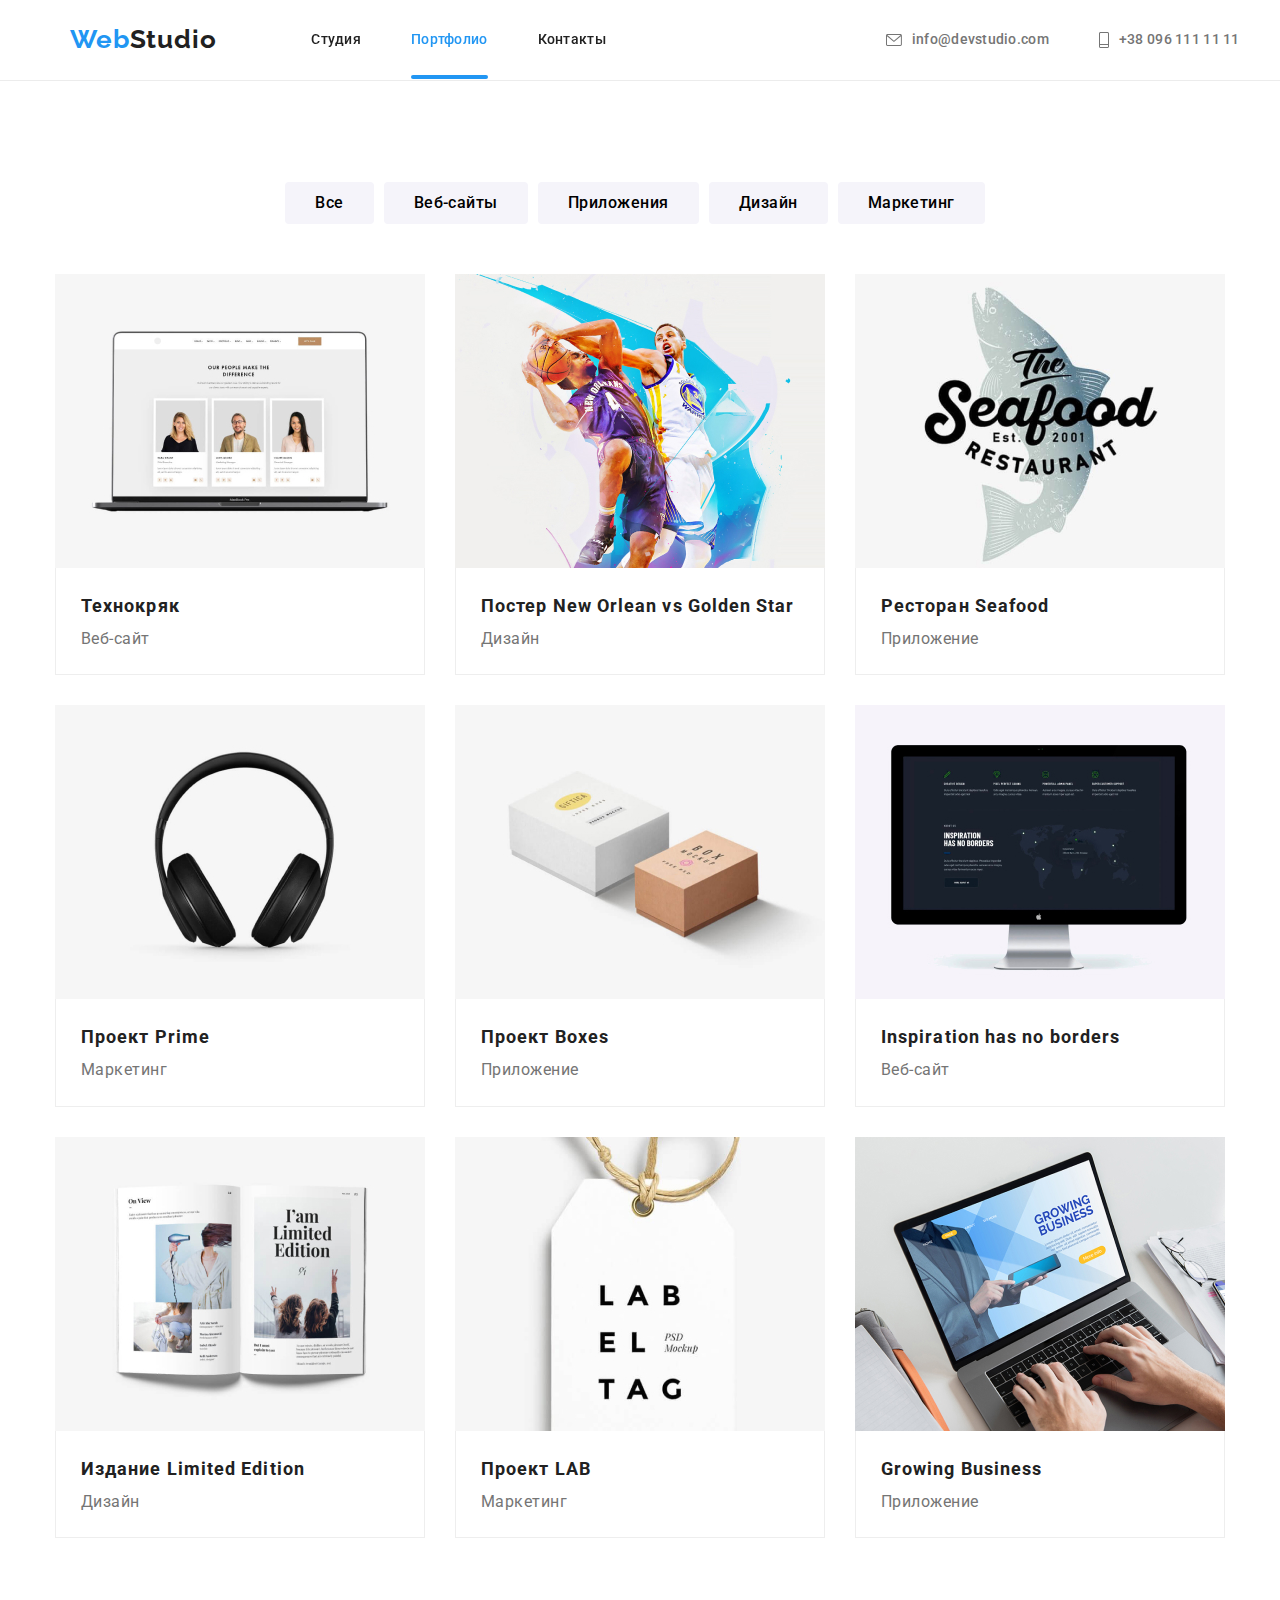
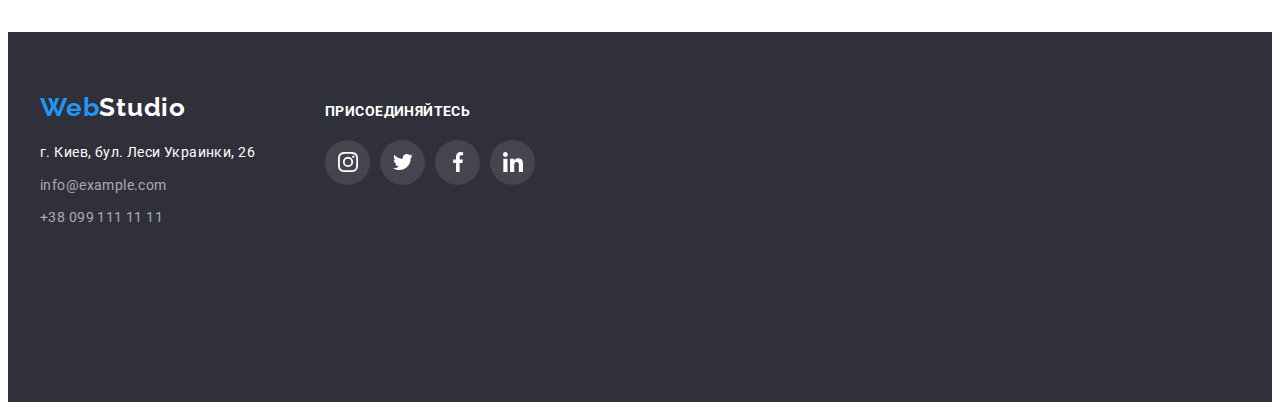
==== portfolio.html @ 945cb3cf "clone fails from hw5" ====
<!DOCTYPE html>
<html lang="ru">

<head>
  <meta charset="UTF-8" />
  <meta http-equiv="X-UA-Compatible" content="IE=edge" />
  <meta name="viewport" content="width=device-width, initial-scale=1.0" />
  <link rel="preconnect" href="https://fonts.googleapis.com" />
  <link rel="preconnect" href="https://fonts.gstatic.com" crossorigin />
  <link href="https://fonts.googleapis.com/css2?family=Raleway:wght@700&family=Roboto:wght@400;500;700;900&display=swap"
    rel="stylesheet" />
  <link rel="stylesheet" href="https://cdnjs.cloudflare.com/ajax/libs/modern-normalize/1.1.0/modern-normalize.min.css"
    integrity="sha512-wpPYUAdjBVSE4KJnH1VR1HeZfpl1ub8YT/NKx4PuQ5NmX2tKuGu6U/JRp5y+Y8XG2tV+wKQpNHVUX03MfMFn9Q=="
    crossorigin="anonymous" referrerpolicy="no-referrer" />
  <link rel="stylesheet" href="./css/styles.css" />
  <title>goit-markup-hw-05</title>
</head>

<body>

  <!---------- Header section ---------->

  <header class="site-header">
    <div class="container header">
      <a href="index.html" class="logo"> <span class="logo-item">Web</span>Studio</a>

      <!---------- Nav section ---------->

      <nav>
        <ul class="nav">
          <li><a href="index.html" class="nav-link">Студия</a></li>
          <li><a href="portfolio.html" class="nav-link current">Портфолио</a></li>
          <li><a href="#contact" class="nav-link">Контакты</a></li>
        </ul>
      </nav>
      <ul class="contact-list">
        <li><a href="mailto:info@devstudio.com" class="link-contact"><svg class="contact-icon" width="16" height="12">
              <use href="./images/icons.svg#icon-envelope"></use>
            </svg>info@devstudio.com</a></li>
        <li><a href="tel:+380961111111" class="link-contact"><svg class="contact-icon" width="10" height="16">
              <use href="./images/icons.svg#icon-mobile"></use>
            </svg>+38 096 111 11 11</a></li>
      </ul>
    </div>
  </header>

  <!---------- Main section ---------->

  <main>

    <!--- Galery section --->

    <section class="section projects">
      <div class="container">
        <h1 class="visually-hidden">Галерея проектов</h1>
        <ul class="button-menu">
          <li><button type="button" class="button">Все</button></li>
          <li><button type="button" class="button">Веб-сайты</button></li>
          <li><button type="button" class="button">Приложения</button></li>
          <li><button type="button" class="button">Дизайн</button></li>
          <li><button type="button" class="button">Маркетинг</button></li>
        </ul>
        <ul class="pr-list">
          <li class="pr-item">
            <a href="">
              <div class="pr-subject">
                <img src="./images/project1.jpg" alt="ноутбук" />
                <p class="pr-sub">Технокряк это современная площадка распространения коронавируса. Компании используют
                  эту платформу
                  для цифрового
                  шпионажа и атак на защищённые сервера конкурентов.</p>
              </div>
              <div class="pr-text">
                <h2 class="pr-title">Технокряк</h2>
                <p class="pr-desc">Веб-сайт</p>
              </div>
            </a>
          </li>
          <li class="pr-item">
            <a href="">
              <div class="pr-subject">
                <img src="./images/project2.jpg" alt="баскетбольний постер" />
                <p class="pr-sub">Технокряк это современная площадка распространения коронавируса. Компании используют
                  эту платформу
                  для цифрового
                  шпионажа и атак на защищённые сервера конкурентов.</p>
              </div>
              <div class="pr-text">
                <h2 class="pr-title">Постер New Orlean vs Golden Star</h2>
                <p class="pr-desc">Дизайн</p>
              </div>
            </a>
          </li>
          <li class="pr-item">
            <a href="">
              <div class="pr-subject">
                <img src="./images/project3.jpg" alt="лого ресторану" />
                <p class="pr-sub">Технокряк это современная площадка распространения коронавируса. Компании используют
                  эту платформу
                  для цифрового
                  шпионажа и атак на защищённые сервера конкурентов.</p>
              </div>
              <div class="pr-text">
                <h2 class="pr-title">Ресторан Seafood</h2>
                <p class="pr-desc">Приложение</p>
              </div>
            </a>
          </li>
          <li class="pr-item">
            <a href="">
              <div class="pr-subject">
                <img src="./images/project4.jpg" alt="навушники" />
                <p class="pr-sub">Технокряк это современная площадка распространения коронавируса. Компании используют
                  эту платформу
                  для цифрового
                  шпионажа и атак на защищённые сервера конкурентов.</p>
              </div>
              <div class="pr-text">
                <h2 class="pr-title">Проект Prime</h2>
                <p class="pr-desc">Маркетинг</p>
              </div>
            </a>
          </li>
          <li class="pr-item">
            <a href="">
              <div class="pr-subject">
                <img src="./images/project5.jpg" alt="дві коробки" />
                <p class="pr-sub">Технокряк это современная площадка распространения коронавируса. Компании используют
                  эту платформу
                  для цифрового
                  шпионажа и атак на защищённые сервера конкурентов.</p>
              </div>
              <div class="pr-text">
                <h2 class="pr-title">Проект Boxes</h2>
                <p class="pr-desc">Приложение</p>
              </div>
            </a>
          </li>
          <li class="pr-item">
            <a href="">
              <div class="pr-subject">
                <img src="./images/project6.jpg" alt="монітор" />
                <p class="pr-sub">Технокряк это современная площадка распространения коронавируса. Компании используют
                  эту платформу
                  для цифрового
                  шпионажа и атак на защищённые сервера конкурентов.</p>
              </div>
              <div class="pr-text">
                <h2 class="pr-title">Inspiration has no borders</h2>
                <p class="pr-desc">Веб-сайт</p>
              </div>
            </a>
          </li>
          <li class="pr-item">
            <a href="">
              <div class="pr-subject">
                <img src="./images/project7.jpg" alt="книга" />
                <p class="pr-sub">Технокряк это современная площадка распространения коронавируса. Компании используют
                  эту платформу
                  для цифрового
                  шпионажа и атак на защищённые сервера конкурентов.</p>
              </div>
              <div class="pr-text">
                <h2 class="pr-title">Издание Limited Edition</h2>
                <p class="pr-desc">Дизайн</p>
              </div>
            </a>
          </li>
          <li class="pr-item">
            <a href="">
              <div class="pr-subject">
                <img src="./images/project8.jpg" alt="бірка" />
                <p class="pr-sub">Технокряк это современная площадка распространения коронавируса. Компании используют
                  эту платформу
                  для цифрового
                  шпионажа и атак на защищённые сервера конкурентов.</p>
              </div>
              <div class="pr-text">
                <h2 class="pr-title">Проект LAB</h2>
                <p class="pr-desc">Маркетинг</p>
              </div>
            </a>
          </li>
          <li class="pr-item">
            <a href="">
              <div class="pr-subject">
                <img src="./images/project9.jpg" alt="ноутбук" />
                <p class="pr-sub">Технокряк это современная площадка распространения коронавируса. Компании используют
                  эту платформу
                  для цифрового
                  шпионажа и атак на защищённые сервера конкурентов.</p>
              </div>
              <div class="pr-text">
                <h2 class="pr-title">Growing Business</h2>
                <p class="pr-desc">Приложение</p>
              </div>
            </a>
          </li>
        </ul>
      </div>
    </section>
  </main>

  <!---------- Footer section ---------->

  <footer class="footer">
    <div class="container aside">
      <aside>
        <a href="index.html" class="footer-logo"><span class="logo-item">Web</span>Studio</a>

        <!---------- Contacts section ---------->

        <address id="contact">
          <ul>
            <li class="li-address">
              <a href="https://goo.gl/maps/FoHEAQYZBGtC9JvY6" target="_blank" rel="noopener nofollow noreferrer"
                class="address-link">г. Киев, бул. Леси Украинки, 26</a>
            </li>
            <li class="li-contact">
              <a href="mailto:info@example.com" class="address-contact">info@example.com</a>
            </li>
            <li class="li-contact">
              <a href="tel:+380991111111" class="address-contact">+38 099 111 11 11</a>
            </li>
          </ul>
        </address>
      </aside>
      <aside class="social-media">
        <p>Присоединяйтесь</p>
        <ul class="media-list">
          <li>
            <a href="" class="media-link">
              <svg class="footer-icon" width="20px" height="20">
                <use href="./images/icons.svg#icon-instagram"></use>
              </svg>
            </a>
          </li>
          <li>
            <a href="" class="media-link">
              <svg class="footer-icon" width="20px" height="20">
                <use href="./images/icons.svg#icon-twitter"></use>
              </svg>
            </a>
          </li>
          <li>
            <a href="" class="media-link">
              <svg class="footer-icon" width="20px" height="20">
                <use href="./images/icons.svg#icon-facebook"></use>
              </svg>
            </a>
          </li>
          <li>
            <a href="" class="media-link">
              <svg class="footer-icon" width="20px" height="20">
                <use href="./images/icons.svg#icon-linkedin"></use>
              </svg>
            </a>
          </li>
        </ul>
      </aside>
    </div>
  </footer>
</body>

</html>
---- css/styles.css ----
:root {
  --main-color: #212121;
  --accent-color: #2196f3;
  --title-color: #ffffff;
  --background: #2f303a;
  --item-color: #f5f4fa;
  --text-color: #757575;
  --icon-color: #afb1b8;
}

body {
  font-family: 'Roboto', sans-serif;
  color: var(--main-color);
  padding-top: 80px;
}

.container {
  width: 1200px;
  padding: 0 15px;
  margin: 0 auto;
}

.section {
  padding-top: 94px;
  padding-bottom: 94px;
}

ul {
  list-style: none;
  padding: 0;
  margin: 0;
}

a {
  text-decoration: none;
  color: inherit;
}

h1,
h2,
h3,
p {
  margin: 0;
}

/* ---------- Шапка cторінки ---------- */

.header {
  display: flex;
  align-items: center;
  justify-content: center;
  position: fixed;
  width: 100%;
  top: 0px;
  left: 0;
  right: 0;
  height: 80px;

  text-align: center;
  font-style: normal;
  font-weight: 500;
  font-size: 14px;
  line-height: 1.14;
  letter-spacing: 0.02em;

  background-color: var(--title-color);
  border-bottom: 1px solid #ececec;
  z-index: 3;
}

.header .logo {
  font-family: Raleway;
  font-weight: bold;
  font-size: 26px;
  line-height: 1.2;
  letter-spacing: 0.03em;
  color: var(--main-color);
  margin-right: 95px;
}
.logo-item {
  color: var(--accent-color);
}

/* ---------- Меню навигація сайту ----------- */

.nav {
  display: flex;
}
.nav li:not(:last-child) {
  margin-right: 50px;
}
.nav-link {
  color: var(--main-color);
  padding-top: 32px;
  padding-bottom: 32px;
  padding-bottom: 32px;
  position: relative;
  transition: color 250ms cubic-bezier(0.4, 0, 0.2, 1);
}
.nav-link:hover,
.nav-link:focus {
  color: var(--accent-color);
  /* border-bottom: 2px;
  border-color: var(--accent-color); */
}
.nav .current {
  color: var(--accent-color);
}
.nav-link.current::after {
  content: '';
  position: absolute;
  left: 0;
  bottom: 0;
  width: 100%;
  height: 4px;
  border-radius: 2px;
  background: var(--accent-color);
}
.contact-list {
  display: flex;
  align-items: center;
  margin-left: 280px;
}
.contact-list li:not(:last-child) {
  margin-right: 50px;
  flex-wrap: nowrap;
}
.link-contact {
  display: inline-flex;
  align-items: center;
  color: var(--text-color);
  padding-top: 32px;
  padding-bottom: 32px;
  transition: color 250ms cubic-bezier(0.4, 0, 0.2, 1);
}
.link-contact:hover,
.link-contact:focus {
  color: var(--accent-color);
}
.contact-item {
  display: flex;
}
.contact-icon {
  fill: var(--text-color);
  margin-right: 10px;
}
.link-contact:hover svg {
  fill: var(--accent-color);
}
.link-contact:focus svg {
  fill: var(--accent-color);
}

/* ---------- Заголовок ---------- */

.hero {
  display: block;
  position: relative;
  text-align: center;

  padding-top: 200px;
  padding-bottom: 200px;
  background-color: #c4c4c4;
}
.bg-hero {
  background-image: linear-gradient(
      to right,
      rgba(47, 48, 58, 0.4),
      rgba(47, 48, 58, 0.4)
    ),
    url(../images/hero.jpg);
  background-repeat: no-repeat;
  background-position: center;
}
.hero-title {
  margin-left: auto;
  margin-right: auto;
  margin-bottom: 30px;
  width: 696px;

  font-style: normal;
  font-weight: 900;
  font-size: 44px;
  line-height: 1.36;
  letter-spacing: 0.06em;
  text-transform: uppercase;
  color: var(--title-color);
}
.hero button {
  box-sizing: content-box;
  width: 200px;
  height: 50px;

  background: var(--accent-color);
  box-shadow: 0px 4px 4px rgba(0, 0, 0, 0.15);
  border-radius: 4px;
  border: var(--accent-color);
  color: var(--title-color);

  font-family: 'Roboto';
  font-weight: bold;
  font-size: 16px;
  line-height: 1.9;
  text-align: center;
  letter-spacing: 0.06em;
  transition: background-color 250ms cubic-bezier(0.4, 0, 0.2, 1);
  transition: color 250ms cubic-bezier(0.4, 0, 0.2, 1);
}
.hero button:hover,
.hero button:focus {
  background-color: var(--title-color);
  color: var(--accent-color);
}

/* ---------- Навички ---------- */

.skills-list {
  display: flex;
  text-align: left;
}
.skills-list h3 {
  font-weight: bold;
  font-size: 14px;
  line-height: 1.14;
  letter-spacing: 0.03em;
  text-transform: uppercase;
  margin-bottom: 10px;
}
.skills-list p {
  font-size: 14px;
  line-height: 1.7;
  letter-spacing: 0.03em;
  color: var(--text-color);
}
.skills-list li:not(:last-child) {
  margin-right: 35px;
}
.skills-item::before {
  content: '';
  display: block;
  margin-bottom: 30px;
  height: 120px;
  border-radius: 4px;

  background-repeat: no-repeat;
  background-color: var(--item-color);
  background-position: center;
}

.skills-item.icon-1::before {
  background-image: url(../images/1_antenna.svg);
}
.skills-item.icon-2::before {
  background-image: url(../images/2_clock.svg);
}
.skills-item.icon-3::before {
  background-image: url(../images/3_diagram.svg);
}
.skills-item.icon-4::before {
  background-image: url(../images/4_astronaut.svg);
}

/* ---------- Вид діяльності ---------- */

.work {
  padding-top: 0;
}

.work-title {
  text-align: center;
  font-weight: bold;
  font-size: 36px;
  line-height: 1.17;
  letter-spacing: 0.03em;
  margin-bottom: 50px;
}
.work-list {
  display: flex;
}
.work-list img {
  display: block;
}
.work-list li:not(:last-child) {
  margin-right: 30px;
}
.work-item {
  position: relative;
}
.work-text {
  position: absolute;
  bottom: 0;
  padding: 27px 82px;
  width: 370px;
  height: 70px;
  font-weight: bold;
  font-size: 14px;
  line-height: 1.2;
  text-align: center;
  letter-spacing: 0.03em;
  text-transform: uppercase;
  color: var(--title-color);
  background: rgba(47, 48, 58, 0.8);
}

/* ---------- Команда ---------- */

.team {
  background-color: var(--item-color);
}
.team-title {
  font-weight: bold;
  font-size: 36px;
  line-height: 1.17;
  text-align: center;
  letter-spacing: 0.03em;
  margin-bottom: 50px;
}
.team-list {
  display: flex;
}
.team-list li + li {
  margin-left: 30px;
}
.team-card {
  background-color: var(--title-color);
  filter: drop-shadow(0px 4px 4px rgba(0, 0, 0, 0.25));
  border-radius: 0px 0px 4px 4px;
}
.team-card img {
  display: block;
}
.team-card h3 {
  text-align: center;
  font-weight: 500;
  font-size: 16px;
  line-height: 1.2;
  letter-spacing: 0.03em;
  margin-bottom: 10px;
}
.team-card p {
  font-size: 16px;
  line-height: 1.2;
  text-align: center;
  letter-spacing: 0.03em;
  color: var(--text-color);
  margin-bottom: 15px;
}
.team-text {
  justify-content: center;
  padding-top: 30px;
  padding-bottom: 30px;
}
.social-list {
  display: flex;
  padding-left: 30px;
}
.social-list li + li {
  margin-left: 10px;
}
/* --------- Клиєнти ----------*/

.client-list {
  display: flex;
  justify-content: center;
}
.clients h2 {
  text-align: center;
  font-weight: bold;
  font-size: 36px;
  line-height: 1.2;
  text-align: center;
  letter-spacing: 0.03em;
  margin-bottom: 50px;
}
.client-link {
  display: flex;
  justify-content: center;
  align-items: center;
  width: 170px;
  height: 90px;
  border-radius: 4%;
  border: 1px solid var(--icon-color);
  background: rgba(255, 255, 255, 0.1);
  transition: border-color 250ms cubic-bezier(0.4, 0, 0.2, 1);
  transition: fill 250ms cubic-bezier(0.4, 0, 0.2, 1);
}
.client-link:hover,
.client-link:focus {
  border-color: var(--accent-color);
}
.client-link:hover svg,
.client-link:focus svg {
  fill: var(--accent-color);
}
.client-list li + li {
  margin-left: 30px;
}
.client-icon {
  fill: var(--icon-color);
}

/* ---------- Підвал стрінки ---------- */

.footer {
  height: 250px;
  background-color: var(--background);
  color: var(--title-color);
  padding-top: 60px;
  padding-bottom: 60px;
}
.footer-logo {
  font-family: Raleway;
  font-weight: bold;
  font-size: 26px;
  line-height: 1.2;
  letter-spacing: 0.03em;
}
/*------- Контакти -------*/

.address-link,
.address-contact {
  font-style: normal;
  font-weight: normal;
  font-size: 14px;
  line-height: 2.1;
  letter-spacing: 0.03em;
  text-align: center;
  transition: color 250ms cubic-bezier(0.4, 0, 0.2, 1);
}
.li-address {
  margin-top: 15px;
}
.li-contact {
  margin-top: 3px;
}
.address-link:hover {
  color: var(--accent-color);
}
.address-contact {
  color: rgba(255, 255, 255, 0.6);
}
.address-contact:hover,
.address-contact:focus {
  color: var(--accent-color);
}
.aside {
  position: relative;
  display: flex;
  align-items: baseline;
}
.social-media {
  margin-left: 70px;
  margin-top: 10px;
}
.social-media p {
  font-weight: bold;
  font-size: 14px;
  line-height: 1.2;
  letter-spacing: 0.03em;
  text-transform: uppercase;
  margin-bottom: 20px;
}

/*------ Іконки соц сіток ------*/

.media-list {
  display: flex;
}
.media-list li + li {
  margin-left: 10px;
}
.media-icon {
  fill: var(--icon-color);
}
.footer-icon {
  fill: var(--title-color);
}
.media-link {
  display: inline-flex;
  justify-content: center;
  align-items: center;
  width: 45px;
  height: 45px;
  border-radius: 50%;
  background: rgba(255, 255, 255, 0.1);
  transition: background-color 250ms cubic-bezier(0.4, 0, 0.2, 1);
}
.media-link:hover,
.media-link:focus {
  background-color: var(--accent-color);
}
.media-link:hover svg,
.media-link:focus svg {
  fill: var(--title-color);
}

/* ---------- Портфоліо ---------- */
/* ---------- Портфоліо ---------- */
/* ---------- Портфоліо ---------- */

/* ---------- Галерея проєктов ---------- */

.projects {
  align-items: center;
}
.visually-hidden {
  position: absolute;
  width: 1px;
  height: 1px;
  margin: -1px;
  border: 0;
  padding: 0;
  white-space: nowrap;
  clip-path: inset(100%);
  clip: rect(0 0 0 0);
  overflow: hidden;
}

/* --- Меню навигації --- */

.button-menu {
  display: flex;
  justify-content: center;
  margin-bottom: 50px;
}
.button-menu li {
  margin-right: 10px;
}
.button {
  font-family: Roboto;
  font-weight: 500;
  font-size: 16px;
  line-height: 1.6;
  text-align: center;
  letter-spacing: 0.03em;
  padding-left: 30px;
  padding-right: 30px;

  box-sizing: content-box;
  height: 40px;
  background-color: var(--item-color);
  border-radius: 4px;
  border: var(--item-color);

  transition-property: background-color, color, filter;
  transition-duration: 250ms;
  transition-timing-function: cubic-bezier(0.4, 0, 0.2, 1);
}
.button:hover,
.button:focus {
  background-color: var(--accent-color);
  color: var(--title-color);
  filter: drop-shadow(0px 4px 4px rgba(0, 0, 0, 0.25));
}

/* ---------- Приклади проєктів ---------- */

.pr-list {
  display: flex;
  flex-wrap: wrap;
  justify-content: center;
}
.pr-item {
  flex-direction: column;
  justify-content: center;
  box-sizing: border-box;
  max-width: calc ((100% - 60px) / 3);
  margin-right: 30px;
  transition: box-shadow 250ms cubic-bezier(0.4, 0, 0.2, 1);
}
.pr-item:nth-child(-n + 6) {
  margin-bottom: 30px;
}
.pr-item:nth-child(3n) {
  margin-right: 0;
}
.pr-item:nth-child(3n + 3) {
  flex-wrap: nowrap;
}
.pr-item:hover,
.pr-item:focus {
  box-shadow: 0px 1px 1px rgba(0, 0, 0, 0.12), 0px 4px 4px rgba(0, 0, 0, 0.06),
    1px 4px 6px rgba(0, 0, 0, 0.16);
}
.pr-item img {
  display: block;
}
.pr-text {
  padding: 20px 0 20px 25px;
  border-right: 1px solid #eeeeee;
  border-left: 1px solid #eeeeee;
  border-bottom: 1px solid #eeeeee;
}
.pr-title {
  font-weight: bold;
  font-size: 18px;
  line-height: 2;
  letter-spacing: 0.06em;
  text-align: left;
  color: var(--main-color);
}
.pr-desc {
  font-size: 16px;
  line-height: 1.9;
  letter-spacing: 0.03em;
  text-align: left;
  color: var(--text-color);
}
.pr-subject {
  position: relative;
  overflow: hidden;
}
.pr-sub {
  position: absolute;
  top: 0;
  left: 0;
  height: 100%;
  padding: 63px 24px;

  font-size: 18px;
  line-height: 1.5;
  letter-spacing: 0.03em;
  color: var(--title-color);
  background-color: rgba(33, 150, 243, 0.9);

  transform: translateY(100%);
  transition: transform 250ms cubic-bezier(0.4, 0, 0.2, 1);
}

.pr-item:hover .pr-sub {
  transform: translateY(0%);
}

/*------ Модальне вікно ------*/

.backdrop {
  position: fixed;
  top: 0;
  left: 0;
  width: 100%;
  height: 100%;
  background-color: rgba(0, 0, 0, 0.2);
  z-index: 4;
}

.backdrop.is-hidden {
  pointer-events: none;
  visibility: hidden;
  opacity: 0;
}

.modal {
  display: flex;
  justify-content: flex-end;
  position: absolute;
  min-height: 580px;
  min-width: 520px;
  top: 50%;
  left: 50%;
  transform: translate(-50%, -50%);
  background-color: var(--title-color);
}

.btn-close {
  display: inline-flex;
  border-radius: 50%;
  width: 30px;
  height: 30px;
  border: 1px solid rgba(0, 0, 0, 0.1);
  justify-content: center;
  align-items: center;
  background-color: var(--title-color);
  margin-top: 8px;
  margin-right: 8px;
}
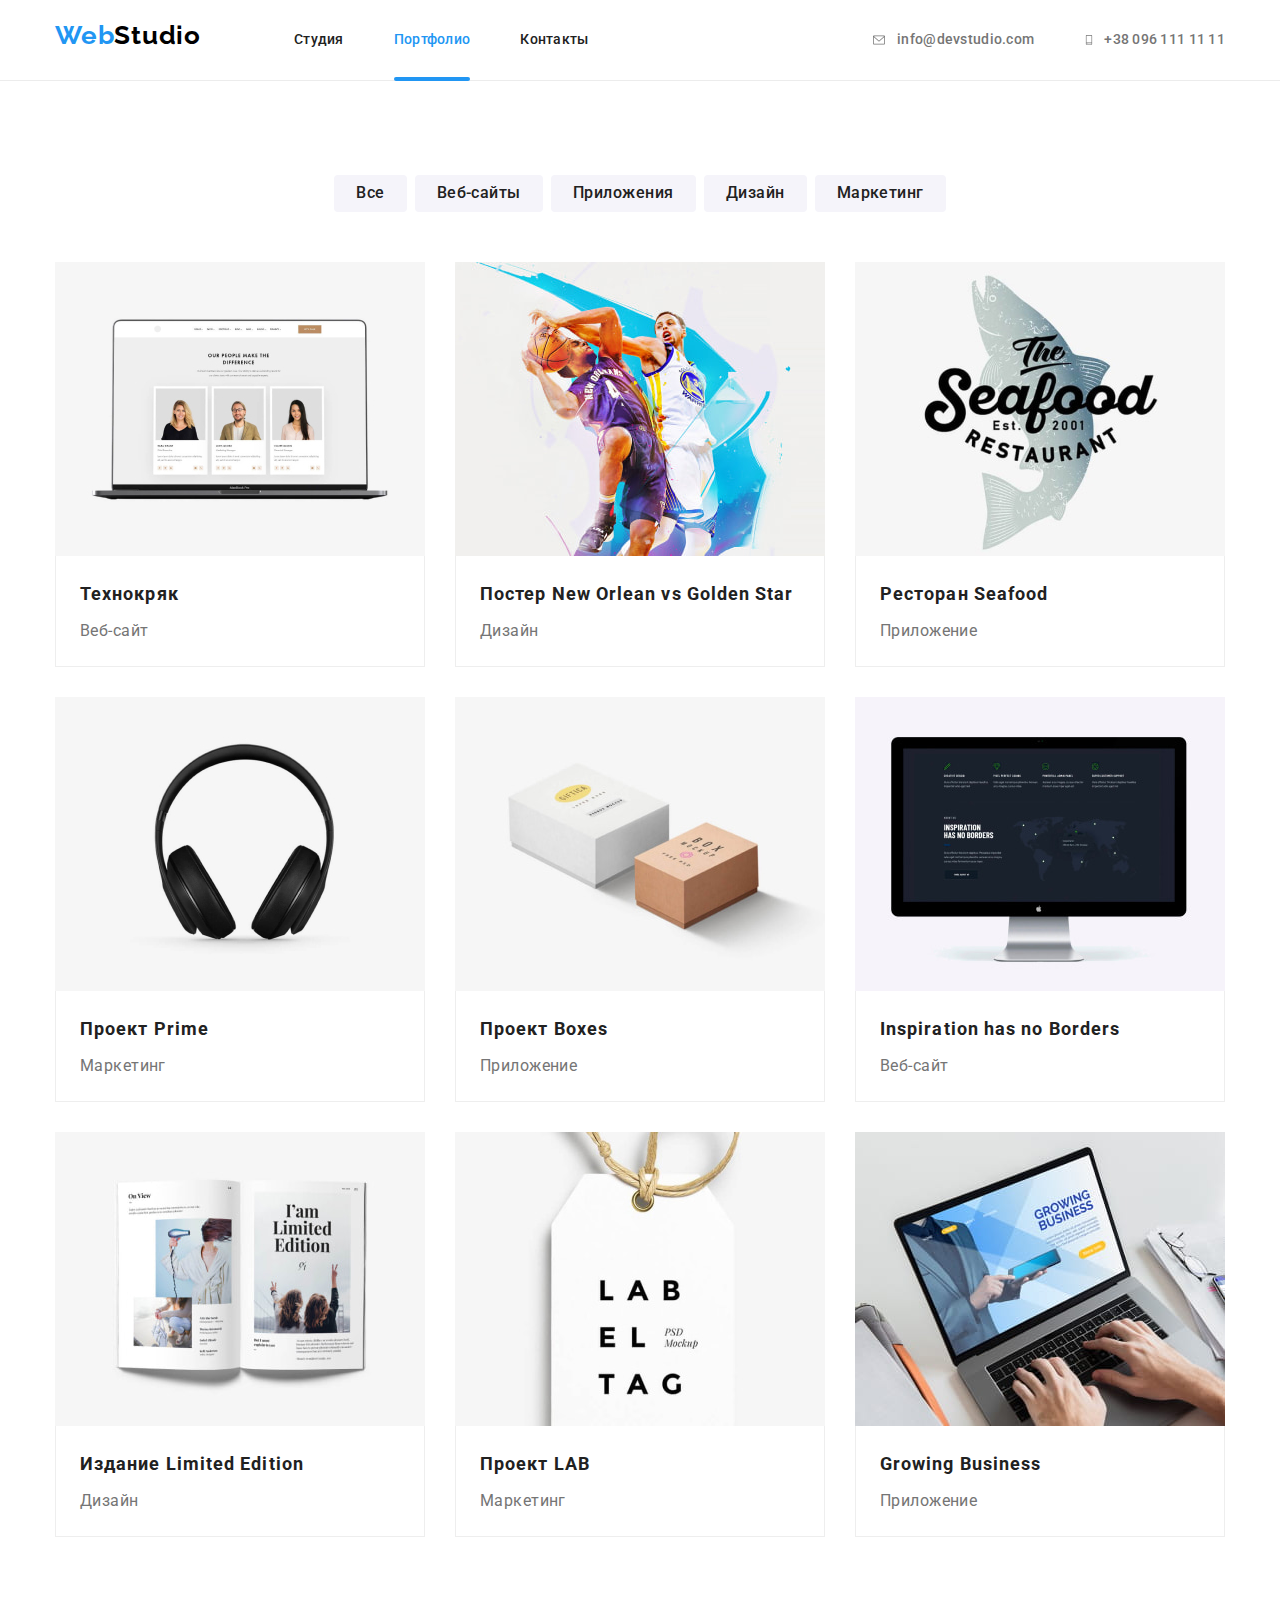
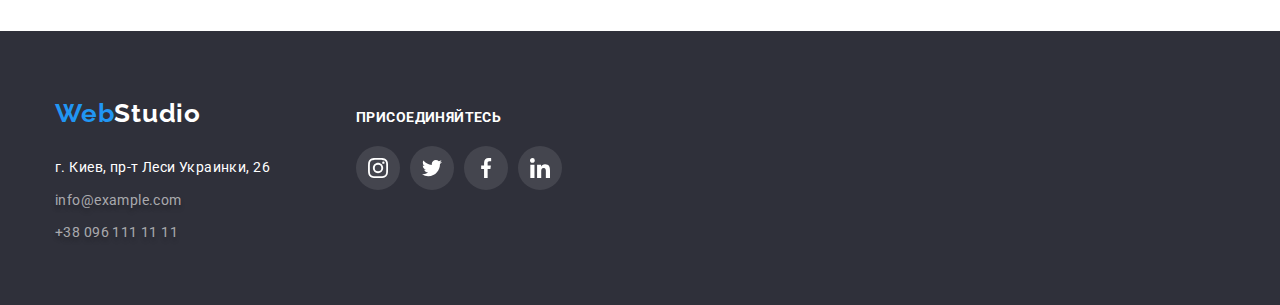
==== commit 41577516: "update" ====
--- a/portfolio.html
+++ b/portfolio.html
@@ -5,194 +5,237 @@
   <meta charset="UTF-8" />
   <meta http-equiv="X-UA-Compatible" content="IE=edge" />
   <meta name="viewport" content="width=device-width, initial-scale=1.0" />
-  <link rel="preconnect" href="https://fonts.googleapis.com" />
-  <link rel="preconnect" href="https://fonts.gstatic.com" crossorigin />
+  <title>Портфолио</title>
+
   <link href="https://fonts.googleapis.com/css2?family=Raleway:wght@700&family=Roboto:wght@400;500;700;900&display=swap"
     rel="stylesheet" />
-  <link rel="stylesheet" href="https://cdnjs.cloudflare.com/ajax/libs/modern-normalize/1.1.0/modern-normalize.min.css"
-    integrity="sha512-wpPYUAdjBVSE4KJnH1VR1HeZfpl1ub8YT/NKx4PuQ5NmX2tKuGu6U/JRp5y+Y8XG2tV+wKQpNHVUX03MfMFn9Q=="
-    crossorigin="anonymous" referrerpolicy="no-referrer" />
+
+  <link rel="stylesheet"
+    href="https://cdnjs.cloudflare.com/ajax/libs/modern-normalize/1.0.0/modern-normalize.min.css" />
   <link rel="stylesheet" href="./css/styles.css" />
-  <title>goit-markup-hw-05</title>
 </head>
 
 <body>
 
-  <!---------- Header section ---------->
-
-  <header class="site-header">
-    <div class="container header">
-      <a href="index.html" class="logo"> <span class="logo-item">Web</span>Studio</a>
-
-      <!---------- Nav section ---------->
-
-      <nav>
-        <ul class="nav">
-          <li><a href="index.html" class="nav-link">Студия</a></li>
-          <li><a href="portfolio.html" class="nav-link current">Портфолио</a></li>
-          <li><a href="#contact" class="nav-link">Контакты</a></li>
+  <!-- Header section -->
+
+  <header class="header">
+    <div class="container">
+      <nav class="nav">
+        <a class="logo" href="./index.html">Web<span class="black">Studio</span></a>
+
+        <ul class="nav-list list">
+          <li class="item">
+            <a class="link" href="./index.html">Студия</a>
+          </li>
+          <li class="item">
+            <a class="link current" href="./portfolio.html">Портфолио</a>
+          </li>
+          <li class="item">
+            <a class="link" href="">Контакты</a>
+          </li>
         </ul>
       </nav>
-      <ul class="contact-list">
-        <li><a href="mailto:info@devstudio.com" class="link-contact"><svg class="contact-icon" width="16" height="12">
-              <use href="./images/icons.svg#icon-envelope"></use>
-            </svg>info@devstudio.com</a></li>
-        <li><a href="tel:+380961111111" class="link-contact"><svg class="contact-icon" width="10" height="16">
-              <use href="./images/icons.svg#icon-mobile"></use>
-            </svg>+38 096 111 11 11</a></li>
+
+      <ul class="cont-list list">
+        <li class="item">
+          <a class="link" href="mailto:info@devstudio.com">
+            <svg class="cont-link-icon envelope" width="16" height="12">
+              <use href="./images/icons/symbol-defs.svg#icon-head-envelope"></use>
+            </svg>
+            info@devstudio.com
+          </a>
+        </li>
+        <li class="item">
+          <a class="link" href="tel:+380961111111">
+            <svg class="cont-link-icon phone" width="10" height="16">
+              <use href="./images/icons/symbol-defs.svg#icon-head-phone" width="10" height="16"></use>
+            </svg>
+            +38 096 111 11 11
+          </a>
+        </li>
       </ul>
     </div>
   </header>
 
-  <!---------- Main section ---------->
+  <!-- Main section -->
 
   <main>
 
-    <!--- Galery section --->
-
-    <section class="section projects">
+    <!-- Portfolio section  -->
+
+    <section class="section">
       <div class="container">
-        <h1 class="visually-hidden">Галерея проектов</h1>
-        <ul class="button-menu">
-          <li><button type="button" class="button">Все</button></li>
-          <li><button type="button" class="button">Веб-сайты</button></li>
-          <li><button type="button" class="button">Приложения</button></li>
-          <li><button type="button" class="button">Дизайн</button></li>
-          <li><button type="button" class="button">Маркетинг</button></li>
+        <h1 class="visually-hidden">Портфолио</h1>
+
+        <!-- Filter section-->
+
+        <ul class="filter-list list">
+          <li class="item"><button class="filter-btn" type="button">Все</button></li>
+          <li class="item"><button class="filter-btn" type="button">Веб-сайты</button></li>
+          <li class="item"><button class="filter-btn" type="button">Приложения</button></li>
+          <li class="item"><button class="filter-btn" type="button">Дизайн</button></li>
+          <li class="item"><button class="filter-btn" type="button">Маркетинг</button></li>
         </ul>
-        <ul class="pr-list">
-          <li class="pr-item">
-            <a href="">
-              <div class="pr-subject">
-                <img src="./images/project1.jpg" alt="ноутбук" />
-                <p class="pr-sub">Технокряк это современная площадка распространения коронавируса. Компании используют
-                  эту платформу
-                  для цифрового
-                  шпионажа и атак на защищённые сервера конкурентов.</p>
-              </div>
-              <div class="pr-text">
-                <h2 class="pr-title">Технокряк</h2>
-                <p class="pr-desc">Веб-сайт</p>
-              </div>
-            </a>
-          </li>
-          <li class="pr-item">
-            <a href="">
-              <div class="pr-subject">
-                <img src="./images/project2.jpg" alt="баскетбольний постер" />
-                <p class="pr-sub">Технокряк это современная площадка распространения коронавируса. Компании используют
-                  эту платформу
-                  для цифрового
-                  шпионажа и атак на защищённые сервера конкурентов.</p>
-              </div>
-              <div class="pr-text">
-                <h2 class="pr-title">Постер New Orlean vs Golden Star</h2>
-                <p class="pr-desc">Дизайн</p>
-              </div>
-            </a>
-          </li>
-          <li class="pr-item">
-            <a href="">
-              <div class="pr-subject">
-                <img src="./images/project3.jpg" alt="лого ресторану" />
-                <p class="pr-sub">Технокряк это современная площадка распространения коронавируса. Компании используют
-                  эту платформу
-                  для цифрового
-                  шпионажа и атак на защищённые сервера конкурентов.</p>
-              </div>
-              <div class="pr-text">
-                <h2 class="pr-title">Ресторан Seafood</h2>
-                <p class="pr-desc">Приложение</p>
-              </div>
-            </a>
-          </li>
-          <li class="pr-item">
-            <a href="">
-              <div class="pr-subject">
-                <img src="./images/project4.jpg" alt="навушники" />
-                <p class="pr-sub">Технокряк это современная площадка распространения коронавируса. Компании используют
-                  эту платформу
-                  для цифрового
-                  шпионажа и атак на защищённые сервера конкурентов.</p>
-              </div>
-              <div class="pr-text">
-                <h2 class="pr-title">Проект Prime</h2>
-                <p class="pr-desc">Маркетинг</p>
-              </div>
-            </a>
-          </li>
-          <li class="pr-item">
-            <a href="">
-              <div class="pr-subject">
-                <img src="./images/project5.jpg" alt="дві коробки" />
-                <p class="pr-sub">Технокряк это современная площадка распространения коронавируса. Компании используют
-                  эту платформу
-                  для цифрового
-                  шпионажа и атак на защищённые сервера конкурентов.</p>
-              </div>
-              <div class="pr-text">
-                <h2 class="pr-title">Проект Boxes</h2>
-                <p class="pr-desc">Приложение</p>
-              </div>
-            </a>
-          </li>
-          <li class="pr-item">
-            <a href="">
-              <div class="pr-subject">
-                <img src="./images/project6.jpg" alt="монітор" />
-                <p class="pr-sub">Технокряк это современная площадка распространения коронавируса. Компании используют
-                  эту платформу
-                  для цифрового
-                  шпионажа и атак на защищённые сервера конкурентов.</p>
-              </div>
-              <div class="pr-text">
-                <h2 class="pr-title">Inspiration has no borders</h2>
-                <p class="pr-desc">Веб-сайт</p>
-              </div>
-            </a>
-          </li>
-          <li class="pr-item">
-            <a href="">
-              <div class="pr-subject">
-                <img src="./images/project7.jpg" alt="книга" />
-                <p class="pr-sub">Технокряк это современная площадка распространения коронавируса. Компании используют
-                  эту платформу
-                  для цифрового
-                  шпионажа и атак на защищённые сервера конкурентов.</p>
-              </div>
-              <div class="pr-text">
-                <h2 class="pr-title">Издание Limited Edition</h2>
-                <p class="pr-desc">Дизайн</p>
-              </div>
-            </a>
-          </li>
-          <li class="pr-item">
-            <a href="">
-              <div class="pr-subject">
-                <img src="./images/project8.jpg" alt="бірка" />
-                <p class="pr-sub">Технокряк это современная площадка распространения коронавируса. Компании используют
-                  эту платформу
-                  для цифрового
-                  шпионажа и атак на защищённые сервера конкурентов.</p>
-              </div>
-              <div class="pr-text">
-                <h2 class="pr-title">Проект LAB</h2>
-                <p class="pr-desc">Маркетинг</p>
-              </div>
-            </a>
-          </li>
-          <li class="pr-item">
-            <a href="">
-              <div class="pr-subject">
-                <img src="./images/project9.jpg" alt="ноутбук" />
-                <p class="pr-sub">Технокряк это современная площадка распространения коронавируса. Компании используют
-                  эту платформу
-                  для цифрового
-                  шпионажа и атак на защищённые сервера конкурентов.</p>
-              </div>
-              <div class="pr-text">
-                <h2 class="pr-title">Growing Business</h2>
-                <p class="pr-desc">Приложение</p>
+
+        <!-- Galery section -->
+
+        <ul class="projects-list list">
+          <li class="projects-item item">
+            <a class="link projects-link" href="./portfolio.html">
+              <div class="overlay-wrapper">
+                <img class="pic" src="./images/images-portfolio/portfolio-1.jpg" alt="Ноутбук з відкритим веб сайтом"
+                  width="370" />
+                <p class="overlay">
+                  Технокряк это современная площадка распространения коронавируса. Компании
+                  используют эту платформу для цифрового шпионажа и атак на защищённые сервера
+                  конкурентов.
+                </p>
+              </div>
+              <div class="card">
+                <h2 class="projects-title title">Технокряк</h2>
+                <p class="projects-descr">Веб-сайт</p>
+              </div>
+            </a>
+          </li>
+
+          <li class="projects-item item">
+            <a class="link projects-link" href="./portfolio.html">
+              <div class="overlay-wrapper">
+                <img class="pic" src="./images/images-portfolio/portfolio-2.jpg" alt="Два баскетболісти грають"
+                  width="370" />
+                <p class="overlay">
+                  Технокряк это современная площадка распространения коронавируса. Компании
+                  используют эту платформу для цифрового шпионажа и атак на защищённые сервера
+                  конкурентов.
+                </p>
+              </div>
+              <div class="card">
+                <h2 class="projects-title title">Постер New Orlean vs Golden Star</h2>
+                <p class="projects-descr">Дизайн</p>
+              </div>
+            </a>
+          </li>
+
+          <li class="projects-item item">
+            <a class="link projects-link" href="./portfolio.html">
+              <div class="overlay-wrapper">
+                <img class="pic" src="./images/images-portfolio/portfolio-3.jpg" alt="Лого з назвою та зображенням риби"
+                  width="370" />
+                <p class="overlay">
+                  Технокряк это современная площадка распространения коронавируса. Компании
+                  используют эту платформу для цифрового шпионажа и атак на защищённые сервера
+                  конкурентов.
+                </p>
+              </div>
+              <div class="card">
+                <h2 class="projects-title title">Ресторан Seafood</h2>
+                <p class="projects-descr">Приложение</p>
+              </div>
+            </a>
+          </li>
+
+          <li class="projects-item item">
+            <a class="link projects-link" href="./portfolio.html">
+              <div class="overlay-wrapper">
+                <img class="pic" src="./images/images-portfolio/portfolio-4.jpg" alt="Навушники" width="370" />
+                <p class="overlay">
+                  Технокряк это современная площадка распространения коронавируса. Компании
+                  используют эту платформу для цифрового шпионажа и атак на защищённые сервера
+                  конкурентов.
+                </p>
+              </div>
+              <div class="card">
+                <h2 class="projects-title title">Проект Prime</h2>
+                <p class="projects-descr">Маркетинг</p>
+              </div>
+            </a>
+          </li>
+
+          <li class="projects-item item">
+            <a class="link projects-link" href="./portfolio.html">
+              <div class="overlay-wrapper">
+                <img class="pic" src="./images/images-portfolio/portfolio-5.jpg" alt="Дві коробки з лого" width="370" />
+                <p class="overlay">
+                  Технокряк это современная площадка распространения коронавируса. Компании
+                  используют эту платформу для цифрового шпионажа и атак на защищённые сервера
+                  конкурентов.
+                </p>
+              </div>
+              <div class="card">
+                <h2 class="projects-title title">Проект Boxes</h2>
+                <p class="projects-descr">Приложение</p>
+              </div>
+            </a>
+          </li>
+
+          <li class="projects-item item">
+            <a class="link projects-link" href="./portfolio.html">
+              <div class="overlay-wrapper">
+                <img class="pic" src="./images/images-portfolio/portfolio-6.jpg"
+                  alt="Екран компютера із відкритим сайтом" width="370" />
+                <p class="overlay">
+                  Технокряк это современная площадка распространения коронавируса. Компании
+                  используют эту платформу для цифрового шпионажа и атак на защищённые сервера
+                  конкурентов.
+                </p>
+              </div>
+              <div class="card">
+                <h2 class="projects-title title">Inspiration has no Borders</h2>
+                <p class="projects-descr">Веб-сайт</p>
+              </div>
+            </a>
+          </li>
+
+          <li class="projects-item item">
+            <a class="link projects-link" href="./portfolio.html">
+              <div class="overlay-wrapper">
+                <img class="pic" src="./images/images-portfolio/portfolio-7.jpg" alt="Розвернута брошура з картинками"
+                  width="370" />
+                <p class="overlay">
+                  Технокряк это современная площадка распространения коронавируса. Компании
+                  используют эту платформу для цифрового шпионажа и атак на защищённые сервера
+                  конкурентов.
+                </p>
+              </div>
+              <div class="card">
+                <h2 class="projects-title title">Издание Limited Edition</h2>
+                <p class="projects-descr">Дизайн</p>
+              </div>
+            </a>
+          </li>
+
+          <li class="projects-item item">
+            <a class="link projects-link" href="./portfolio.html">
+              <div class="overlay-wrapper">
+                <img class="pic" src="./images/images-portfolio/portfolio-8.jpg" alt="Бірка з лого" width="370" />
+                <p class="overlay">
+                  Технокряк это современная площадка распространения коронавируса. Компании
+                  используют эту платформу для цифрового шпионажа и атак на защищённые сервера
+                  конкурентов.
+                </p>
+              </div>
+              <div class="card">
+                <h2 class="projects-title title">Проект LAB</h2>
+                <p class="projects-descr">Маркетинг</p>
+              </div>
+            </a>
+          </li>
+
+          <li class="projects-item item">
+            <a class="link projects-link" href="./portfolio.html">
+              <div class="overlay-wrapper">
+                <img class="pic" src="./images/images-portfolio/portfolio-9.jpg" alt="Користувач працює за ноутбуком"
+                  width="370" />
+                <p class="overlay">
+                  Технокряк это современная площадка распространения коронавируса. Компании
+                  используют эту платформу для цифрового шпионажа и атак на защищённые сервера
+                  конкурентов.
+                </p>
+              </div>
+              <div class="card">
+                <h2 class="projects-title title">Growing Business</h2>
+                <p class="projects-descr">Приложение</p>
               </div>
             </a>
           </li>
@@ -201,63 +244,68 @@
     </section>
   </main>
 
-  <!---------- Footer section ---------->
+  <!-- Footer section -->
 
   <footer class="footer">
-    <div class="container aside">
-      <aside>
-        <a href="index.html" class="footer-logo"><span class="logo-item">Web</span>Studio</a>
-
-        <!---------- Contacts section ---------->
-
-        <address id="contact">
-          <ul>
-            <li class="li-address">
-              <a href="https://goo.gl/maps/FoHEAQYZBGtC9JvY6" target="_blank" rel="noopener nofollow noreferrer"
-                class="address-link">г. Киев, бул. Леси Украинки, 26</a>
+    <div class="container">
+
+      <!-- Contaсts section -->
+
+      <div class="address-container">
+        <a class="logo" href="./index.html">Web<span class="white">Studio</span></a>
+
+        <address>
+          <ul class="adr-list list">
+            <li class="item">
+              <a class="link link-geo" target="blank" rel="noopener noreferrer"
+                href="https://goo.gl/maps/vQqEmsykvvDU6XpR7">г. Киев, пр-т Леси Украинки, 26</a>
             </li>
-            <li class="li-contact">
-              <a href="mailto:info@example.com" class="address-contact">info@example.com</a>
+            <li class="item">
+              <a class="link" href="mailto:info@example.com">info@example.com</a>
             </li>
-            <li class="li-contact">
-              <a href="tel:+380991111111" class="address-contact">+38 099 111 11 11</a>
+            <li class="item">
+              <a class="link" href="tel:+380961111111">+38 096 111 11 11</a>
             </li>
           </ul>
         </address>
-      </aside>
-      <aside class="social-media">
-        <p>Присоединяйтесь</p>
-        <ul class="media-list">
-          <li>
-            <a href="" class="media-link">
-              <svg class="footer-icon" width="20px" height="20">
-                <use href="./images/icons.svg#icon-instagram"></use>
+      </div>
+
+      <!-- Social link -->
+
+      <div class="social-container">
+        <h3 class="title">Присоединяйтесь</h3>
+
+        <ul class="social-list list">
+          <li class="item">
+            <a class="link" href="https://www.instagram.com/" target="blank" rel="noopener noreferrer">
+              <svg class="social-icon" width="20" height="20">
+                <use href="./images/icons/symbol-defs.svg#icon-instagram"></use>
               </svg>
             </a>
           </li>
-          <li>
-            <a href="" class="media-link">
-              <svg class="footer-icon" width="20px" height="20">
-                <use href="./images/icons.svg#icon-twitter"></use>
+          <li class="item">
+            <a class="link" href="https://twitter.com/" target="blank" rel="noopener noreferrer">
+              <svg class="social-icon">
+                <use href="./images/icons/symbol-defs.svg#icon-twitter"></use>
               </svg>
             </a>
           </li>
-          <li>
-            <a href="" class="media-link">
-              <svg class="footer-icon" width="20px" height="20">
-                <use href="./images/icons.svg#icon-facebook"></use>
+          <li class="item">
+            <a class="link" href="https://www.facebook.com/" target="blank" rel="noopener noreferrer">
+              <svg class="social-icon">
+                <use href="./images/icons/symbol-defs.svg#icon-facebook"></use>
               </svg>
             </a>
           </li>
-          <li>
-            <a href="" class="media-link">
-              <svg class="footer-icon" width="20px" height="20">
-                <use href="./images/icons.svg#icon-linkedin"></use>
+          <li class="item">
+            <a class="link" href="https://linkedin.com/" target="blank" rel="noopener noreferrer">
+              <svg class="social-icon">
+                <use href="./images/icons/symbol-defs.svg#icon-linkedin"></use>
               </svg>
             </a>
           </li>
         </ul>
-      </aside>
+      </div>
     </div>
   </footer>
 </body>
--- a/css/styles.css
+++ b/css/styles.css
@@ -1,508 +1,84 @@
+/* Вторичный фон #2F303A */
+/* Третичный фон #f5f4fa */
+/* Основной белый, фон шапки #fff */
+/* Основной черный */
+/* Основной текст #757575 */
+/* Текст заголовков #212121 */
+/* Текст ссылок футера rgba(255, 255, 255, 0.6) */
+/* Акцент #2196F3 */
+/* Цвет рамки шапки #ECECEC */
+
+/*!---- Root section----*/
+
 :root {
-  --main-color: #212121;
-  --accent-color: #2196f3;
-  --title-color: #ffffff;
-  --background: #2f303a;
-  --item-color: #f5f4fa;
-  --text-color: #757575;
-  --icon-color: #afb1b8;
+  --secondary-background-color: #2f303a;
+  --tetriary-background-color: #f5f4fa;
+  --primary-white-color: #fff;
+  --primary-black-color: #000;
+  --primary-text-color: #757575;
+  --title-text-color: #212121;
+  --footer-linc-color: rgba(255, 255, 255, 0.6);
+  --accent-text-color: #2196f3;
+  --header-border-color: #ececec;
+  --hero-bacground-color: #c4c4c4;
+  --icon-light-color: #afb1b8;
 }
 
 body {
-  font-family: 'Roboto', sans-serif;
-  color: var(--main-color);
-  padding-top: 80px;
-}
-
-.container {
-  width: 1200px;
-  padding: 0 15px;
-  margin: 0 auto;
+  margin: 0;
+
+  background-color: var(--primary-white-color);
+  color: var(--primary-text-color);
+
+  font-family: Roboto, sans-serif;
+  font-weight: 400;
+  font-size: 14px;
+  line-height: 1.71;
+  letter-spacing: 0.03em;
+}
+
+/*!---- Utilit section ----*/
+
+h1,
+h2,
+h3 {
+  margin-top: 0;
+  margin-bottom: 0;
+}
+
+p {
+  margin-top: 0;
+  margin-bottom: 0;
+}
+
+ul {
+  margin-top: 0;
+  margin-bottom: 0;
+  padding-left: 0;
+}
+
+.list {
+  list-style: none;
 }
 
 .section {
   padding-top: 94px;
   padding-bottom: 94px;
-}
-
-ul {
-  list-style: none;
-  padding: 0;
-  margin: 0;
-}
-
-a {
-  text-decoration: none;
-  color: inherit;
-}
-
-h1,
-h2,
-h3,
-p {
-  margin: 0;
-}
-
-/* ---------- Шапка cторінки ---------- */
-
-.header {
-  display: flex;
-  align-items: center;
-  justify-content: center;
-  position: fixed;
-  width: 100%;
-  top: 0px;
-  left: 0;
-  right: 0;
-  height: 80px;
-
-  text-align: center;
-  font-style: normal;
-  font-weight: 500;
-  font-size: 14px;
-  line-height: 1.14;
-  letter-spacing: 0.02em;
-
-  background-color: var(--title-color);
-  border-bottom: 1px solid #ececec;
-  z-index: 3;
-}
-
-.header .logo {
-  font-family: Raleway;
-  font-weight: bold;
-  font-size: 26px;
-  line-height: 1.2;
-  letter-spacing: 0.03em;
-  color: var(--main-color);
-  margin-right: 95px;
-}
-.logo-item {
-  color: var(--accent-color);
-}
-
-/* ---------- Меню навигація сайту ----------- */
-
-.nav {
-  display: flex;
-}
-.nav li:not(:last-child) {
-  margin-right: 50px;
-}
-.nav-link {
-  color: var(--main-color);
-  padding-top: 32px;
-  padding-bottom: 32px;
-  padding-bottom: 32px;
-  position: relative;
-  transition: color 250ms cubic-bezier(0.4, 0, 0.2, 1);
-}
-.nav-link:hover,
-.nav-link:focus {
-  color: var(--accent-color);
-  /* border-bottom: 2px;
-  border-color: var(--accent-color); */
-}
-.nav .current {
-  color: var(--accent-color);
-}
-.nav-link.current::after {
-  content: '';
-  position: absolute;
-  left: 0;
-  bottom: 0;
-  width: 100%;
-  height: 4px;
-  border-radius: 2px;
-  background: var(--accent-color);
-}
-.contact-list {
-  display: flex;
-  align-items: center;
-  margin-left: 280px;
-}
-.contact-list li:not(:last-child) {
-  margin-right: 50px;
-  flex-wrap: nowrap;
-}
-.link-contact {
-  display: inline-flex;
-  align-items: center;
-  color: var(--text-color);
-  padding-top: 32px;
-  padding-bottom: 32px;
-  transition: color 250ms cubic-bezier(0.4, 0, 0.2, 1);
-}
-.link-contact:hover,
-.link-contact:focus {
-  color: var(--accent-color);
-}
-.contact-item {
-  display: flex;
-}
-.contact-icon {
-  fill: var(--text-color);
-  margin-right: 10px;
-}
-.link-contact:hover svg {
-  fill: var(--accent-color);
-}
-.link-contact:focus svg {
-  fill: var(--accent-color);
-}
-
-/* ---------- Заголовок ---------- */
-
-.hero {
-  display: block;
-  position: relative;
-  text-align: center;
-
-  padding-top: 200px;
-  padding-bottom: 200px;
-  background-color: #c4c4c4;
-}
-.bg-hero {
-  background-image: linear-gradient(
-      to right,
-      rgba(47, 48, 58, 0.4),
-      rgba(47, 48, 58, 0.4)
-    ),
-    url(../images/hero.jpg);
-  background-repeat: no-repeat;
-  background-position: center;
-}
-.hero-title {
   margin-left: auto;
   margin-right: auto;
-  margin-bottom: 30px;
-  width: 696px;
-
-  font-style: normal;
-  font-weight: 900;
-  font-size: 44px;
-  line-height: 1.36;
-  letter-spacing: 0.06em;
-  text-transform: uppercase;
-  color: var(--title-color);
-}
-.hero button {
-  box-sizing: content-box;
-  width: 200px;
-  height: 50px;
-
-  background: var(--accent-color);
-  box-shadow: 0px 4px 4px rgba(0, 0, 0, 0.15);
-  border-radius: 4px;
-  border: var(--accent-color);
-  color: var(--title-color);
-
-  font-family: 'Roboto';
-  font-weight: bold;
-  font-size: 16px;
-  line-height: 1.9;
-  text-align: center;
-  letter-spacing: 0.06em;
-  transition: background-color 250ms cubic-bezier(0.4, 0, 0.2, 1);
-  transition: color 250ms cubic-bezier(0.4, 0, 0.2, 1);
-}
-.hero button:hover,
-.hero button:focus {
-  background-color: var(--title-color);
-  color: var(--accent-color);
-}
-
-/* ---------- Навички ---------- */
-
-.skills-list {
-  display: flex;
-  text-align: left;
-}
-.skills-list h3 {
-  font-weight: bold;
-  font-size: 14px;
-  line-height: 1.14;
-  letter-spacing: 0.03em;
-  text-transform: uppercase;
-  margin-bottom: 10px;
-}
-.skills-list p {
-  font-size: 14px;
-  line-height: 1.7;
-  letter-spacing: 0.03em;
-  color: var(--text-color);
-}
-.skills-list li:not(:last-child) {
-  margin-right: 35px;
-}
-.skills-item::before {
-  content: '';
-  display: block;
-  margin-bottom: 30px;
-  height: 120px;
-  border-radius: 4px;
-
-  background-repeat: no-repeat;
-  background-color: var(--item-color);
-  background-position: center;
-}
-
-.skills-item.icon-1::before {
-  background-image: url(../images/1_antenna.svg);
-}
-.skills-item.icon-2::before {
-  background-image: url(../images/2_clock.svg);
-}
-.skills-item.icon-3::before {
-  background-image: url(../images/3_diagram.svg);
-}
-.skills-item.icon-4::before {
-  background-image: url(../images/4_astronaut.svg);
-}
-
-/* ---------- Вид діяльності ---------- */
-
-.work {
-  padding-top: 0;
-}
-
-.work-title {
-  text-align: center;
-  font-weight: bold;
-  font-size: 36px;
-  line-height: 1.17;
-  letter-spacing: 0.03em;
+}
+
+.section-title {
   margin-bottom: 50px;
-}
-.work-list {
-  display: flex;
-}
-.work-list img {
-  display: block;
-}
-.work-list li:not(:last-child) {
-  margin-right: 30px;
-}
-.work-item {
-  position: relative;
-}
-.work-text {
-  position: absolute;
-  bottom: 0;
-  padding: 27px 82px;
-  width: 370px;
-  height: 70px;
-  font-weight: bold;
-  font-size: 14px;
-  line-height: 1.2;
-  text-align: center;
-  letter-spacing: 0.03em;
-  text-transform: uppercase;
-  color: var(--title-color);
-  background: rgba(47, 48, 58, 0.8);
-}
-
-/* ---------- Команда ---------- */
-
-.team {
-  background-color: var(--item-color);
-}
-.team-title {
-  font-weight: bold;
+
+  color: var(--title-text-color);
+
+  font-weight: 700;
   font-size: 36px;
   line-height: 1.17;
   text-align: center;
-  letter-spacing: 0.03em;
-  margin-bottom: 50px;
-}
-.team-list {
-  display: flex;
-}
-.team-list li + li {
-  margin-left: 30px;
-}
-.team-card {
-  background-color: var(--title-color);
-  filter: drop-shadow(0px 4px 4px rgba(0, 0, 0, 0.25));
-  border-radius: 0px 0px 4px 4px;
-}
-.team-card img {
-  display: block;
-}
-.team-card h3 {
-  text-align: center;
-  font-weight: 500;
-  font-size: 16px;
-  line-height: 1.2;
-  letter-spacing: 0.03em;
-  margin-bottom: 10px;
-}
-.team-card p {
-  font-size: 16px;
-  line-height: 1.2;
-  text-align: center;
-  letter-spacing: 0.03em;
-  color: var(--text-color);
-  margin-bottom: 15px;
-}
-.team-text {
-  justify-content: center;
-  padding-top: 30px;
-  padding-bottom: 30px;
-}
-.social-list {
-  display: flex;
-  padding-left: 30px;
-}
-.social-list li + li {
-  margin-left: 10px;
-}
-/* --------- Клиєнти ----------*/
-
-.client-list {
-  display: flex;
-  justify-content: center;
-}
-.clients h2 {
-  text-align: center;
-  font-weight: bold;
-  font-size: 36px;
-  line-height: 1.2;
-  text-align: center;
-  letter-spacing: 0.03em;
-  margin-bottom: 50px;
-}
-.client-link {
-  display: flex;
-  justify-content: center;
-  align-items: center;
-  width: 170px;
-  height: 90px;
-  border-radius: 4%;
-  border: 1px solid var(--icon-color);
-  background: rgba(255, 255, 255, 0.1);
-  transition: border-color 250ms cubic-bezier(0.4, 0, 0.2, 1);
-  transition: fill 250ms cubic-bezier(0.4, 0, 0.2, 1);
-}
-.client-link:hover,
-.client-link:focus {
-  border-color: var(--accent-color);
-}
-.client-link:hover svg,
-.client-link:focus svg {
-  fill: var(--accent-color);
-}
-.client-list li + li {
-  margin-left: 30px;
-}
-.client-icon {
-  fill: var(--icon-color);
-}
-
-/* ---------- Підвал стрінки ---------- */
-
-.footer {
-  height: 250px;
-  background-color: var(--background);
-  color: var(--title-color);
-  padding-top: 60px;
-  padding-bottom: 60px;
-}
-.footer-logo {
-  font-family: Raleway;
-  font-weight: bold;
-  font-size: 26px;
-  line-height: 1.2;
-  letter-spacing: 0.03em;
-}
-/*------- Контакти -------*/
-
-.address-link,
-.address-contact {
-  font-style: normal;
-  font-weight: normal;
-  font-size: 14px;
-  line-height: 2.1;
-  letter-spacing: 0.03em;
-  text-align: center;
-  transition: color 250ms cubic-bezier(0.4, 0, 0.2, 1);
-}
-.li-address {
-  margin-top: 15px;
-}
-.li-contact {
-  margin-top: 3px;
-}
-.address-link:hover {
-  color: var(--accent-color);
-}
-.address-contact {
-  color: rgba(255, 255, 255, 0.6);
-}
-.address-contact:hover,
-.address-contact:focus {
-  color: var(--accent-color);
-}
-.aside {
-  position: relative;
-  display: flex;
-  align-items: baseline;
-}
-.social-media {
-  margin-left: 70px;
-  margin-top: 10px;
-}
-.social-media p {
-  font-weight: bold;
-  font-size: 14px;
-  line-height: 1.2;
-  letter-spacing: 0.03em;
-  text-transform: uppercase;
-  margin-bottom: 20px;
-}
-
-/*------ Іконки соц сіток ------*/
-
-.media-list {
-  display: flex;
-}
-.media-list li + li {
-  margin-left: 10px;
-}
-.media-icon {
-  fill: var(--icon-color);
-}
-.footer-icon {
-  fill: var(--title-color);
-}
-.media-link {
-  display: inline-flex;
-  justify-content: center;
-  align-items: center;
-  width: 45px;
-  height: 45px;
-  border-radius: 50%;
-  background: rgba(255, 255, 255, 0.1);
-  transition: background-color 250ms cubic-bezier(0.4, 0, 0.2, 1);
-}
-.media-link:hover,
-.media-link:focus {
-  background-color: var(--accent-color);
-}
-.media-link:hover svg,
-.media-link:focus svg {
-  fill: var(--title-color);
-}
-
-/* ---------- Портфоліо ---------- */
-/* ---------- Портфоліо ---------- */
-/* ---------- Портфоліо ---------- */
-
-/* ---------- Галерея проєктов ---------- */
-
-.projects {
-  align-items: center;
-}
+}
+
 .visually-hidden {
   position: absolute;
   width: 1px;
@@ -510,166 +86,718 @@
   margin: -1px;
   border: 0;
   padding: 0;
+
   white-space: nowrap;
   clip-path: inset(100%);
   clip: rect(0 0 0 0);
   overflow: hidden;
 }
 
-/* --- Меню навигації --- */
-
-.button-menu {
+.title {
+  font-size: 14px;
+  line-height: 1.14;
+  text-transform: uppercase;
+
+  color: var(--title-text-color);
+}
+
+.container {
+  width: 1200px;
+  padding-left: 15px;
+  padding-right: 15px;
+  margin-left: auto;
+  margin-right: auto;
+}
+
+.logo {
+  color: var(--accent-text-color);
+
+  font-family: Raleway, sans-serif;
+  font-weight: 700;
+  font-size: 26px;
+  line-height: 1, 19;
+  letter-spacing: 0.03em;
+
+  text-decoration: none;
+}
+
+.logo .black {
+  color: var(--primary-black-color);
+}
+
+.logo .white {
+  color: var(--primary-white-color);
+}
+
+.pic {
+  display: block;
+}
+
+.link {
+  text-decoration: none;
+  color: inherit;
+}
+
+/*!---- Icon social link ----*/
+
+.social-list {
+  display: flex;
+}
+
+.social-list > .item:not(:last-child) {
+  margin-right: 10px;
+}
+
+.social-list > .item {
+  width: 44px;
+  height: 44px;
+}
+
+.social-list .link {
   display: flex;
   justify-content: center;
-  margin-bottom: 50px;
-}
-.button-menu li {
+  align-items: center;
+  width: 100%;
+  height: 100%;
+}
+
+.social-icon {
+  width: 20px;
+  height: 20px;
+
+  fill: currentColor;
+}
+
+/*!---- Nav section ---- */
+
+.nav,
+.nav-list {
+  display: flex;
+  align-items: baseline;
+}
+
+.header .logo {
+  margin-right: 93px;
+}
+
+.nav-list > .item + .item {
+  margin-left: 50px;
+}
+
+.nav-list .link {
+  display: block;
+  padding-top: 32px;
+  padding-bottom: 32px;
+
+  color: var(--title-text-color);
+
+  font-weight: 500;
+  font-size: 14px;
+  line-height: 1.14;
+  letter-spacing: 0.02em;
+
+  transition: color 250ms cubic-bezier(0.4, 0, 0.2, 1);
+}
+
+.nav-list .link.current {
+  position: relative;
+  color: var(--accent-text-color);
+}
+
+.nav-list .link.current::after {
+  position: absolute;
+  bottom: -1px;
+
+  display: block;
+  content: '';
+  width: 100%;
+  height: 4px;
+  background-color: var(--accent-text-color);
+  border-radius: 2px;
+}
+
+.nav-list .link:hover,
+.nav-list .link:focus {
+  color: var(--accent-text-color);
+}
+
+/*!---- Header section ----*/
+
+.header {
+  border-bottom: 1px solid var(--header-border-color);
+}
+
+.header .container {
+  display: flex;
+  align-items: center;
+}
+
+.cont-list {
+  display: flex;
+  margin-left: auto;
+}
+
+.cont-list > .item:not(:first-child) {
+  margin-left: 50px;
+}
+
+.cont-list .link {
+  display: flex;
+  align-items: center;
+  padding-top: 20px;
+  padding-bottom: 20px;
+
+  color: var(--primary-text-color);
+
+  font-weight: 500;
+  font-size: 14px;
+  line-height: 1.14;
+  letter-spacing: 0.02em;
+
+  transition: color 250ms cubic-bezier(0.4, 0, 0.2, 1);
+}
+
+.cont-list .link:hover,
+.cont-list .link:focus {
+  color: var(--accent-text-color);
+}
+
+.cont-link-icon.envelope {
+  fill: currentColor;
+  width: 16px;
+  height: 12px;
   margin-right: 10px;
 }
-.button {
-  font-family: Roboto;
+
+.cont-link-icon.phone {
+  fill: currentColor;
+  width: 10px;
+  height: 16px;
+  margin-right: 10px;
+}
+
+/*!---- Footer section----*/
+
+.footer {
+  padding-top: 60px;
+  padding-bottom: 60px;
+  margin-left: auto;
+  margin-right: auto;
+
+  background-color: var(--secondary-background-color);
+}
+
+.footer .logo {
+  display: inline-block;
+  margin-bottom: 20px;
+}
+
+/*!---- Footer contacts section ----*/
+
+.footer .container {
+  display: flex;
+  align-items: baseline;
+}
+
+.address-container {
+  width: 231px;
+  margin-right: 70px;
+}
+
+.adr-list > .item:not(:first-child) {
+  margin-top: 9px;
+}
+
+.adr-list .link {
+  color: var(--footer-linc-color);
+
+  font-style: normal;
+  text-shadow: 0px 4px 4px rgba(0, 0, 0, 0.25);
+
+  transition: color 250ms cubic-bezier(0.4, 0, 0.2, 1);
+}
+
+.adr-list .link-geo {
+  color: var(--primary-white-color);
+
+  text-shadow: none;
+}
+
+.adr-list .link:hover,
+.adr-list .link:focus {
+  color: var(--accent-text-color);
+}
+
+/*!---- Footer social link -----*/
+
+.footer .title {
+  margin-bottom: 20px;
+  color: var(--primary-white-color);
+}
+
+.footer .social-list .link {
+  color: var(--primary-white-color);
+  background-color: rgba(255, 255, 255, 0.1);
+  border-radius: 50%;
+
+  transition: background-color 250ms cubic-bezier(0.4, 0, 0.2, 1);
+}
+
+.footer .social-list .link:hover,
+.footer-social-list .link:focus {
+  background-color: var(--accent-text-color);
+}
+
+/*!----- Main section -----*/
+
+/*!---- Hero section -----*/
+
+.hero {
+  max-width: 1600px;
+  max-height: 600px;
+  padding-top: 200px;
+  padding-bottom: 200px;
+  margin-left: auto;
+  margin-right: auto;
+  text-align: center;
+
+  background-color: var(--hero-bacground-color);
+  background-image: linear-gradient(
+      to right,
+      rgba(47, 48, 58, 0.4),
+      rgba(47, 48, 58, 0.4)
+    ),
+    url(../images/hero-overlay.jpg);
+  background-position: center;
+  background-repeat: no-repeat;
+}
+
+.hero .hero-title {
+  margin-right: auto;
+  margin-left: auto;
+  margin-bottom: 30px;
+  max-width: 696px;
+
+  color: var(--primary-white-color);
+
+  font-weight: 900;
+  font-size: 44px;
+  line-height: 1.35;
+  letter-spacing: 0.06em;
+  text-transform: uppercase;
+}
+
+.hero-btn {
+  min-width: 200px;
+  padding: 10px 32px;
+
+  background-color: var(--accent-text-color);
+  color: var(--primary-white-color);
+
+  font-family: inherit;
+  font-weight: 700;
+  font-size: 16px;
+  line-height: 30px;
+  letter-spacing: 0.06em;
+
+  box-shadow: 0px 4px 4px rgba(0, 0, 0, 0.15);
+  border: none;
+  border-radius: 4px;
+
+  cursor: pointer;
+
+  transition: background-color 250ms cubic-bezier(0.4, 0, 0.2, 1);
+}
+
+.hero-btn:focus,
+.hero-btn:hover {
+  background-color: #188ce8;
+}
+
+/*!----- Skills section -----*/
+
+.container .feat-list {
+  display: flex;
+}
+
+.feat-list .item {
+  width: 270px;
+  margin-right: 30px;
+}
+
+.feat-list .item:last-child {
+  margin-right: 0;
+}
+
+.feat-list .title {
+  margin-bottom: 10px;
+
+  font-size: 14px;
+  font-weight: 700;
+  line-height: 1.14;
+
+  text-transform: uppercase;
+}
+
+.feat-icon-container {
+  display: flex;
+  justify-content: center;
+  align-items: center;
+  margin-bottom: 30px;
+  width: 270px;
+  height: 120px;
+  background-color: var(--tetriary-background-color);
+  border-radius: 4px;
+}
+
+.feat-link-icon {
+  width: 70px;
+  height: 70px;
+}
+
+/*!----- Work section -----*/
+
+.section.activities {
+  padding-top: 0;
+}
+
+.container .activities {
+  display: flex;
+}
+
+.activities-list {
+  display: flex;
+}
+
+.activities-list > .item {
+  margin-right: 30px;
+}
+
+.activities-list > .item:last-child {
+  margin-right: 0;
+}
+
+.activities-item-wrapper {
+  position: relative;
+  width: 370px;
+  height: 294px;
+}
+
+.activities .title {
+  position: absolute;
+  bottom: 0;
+
+  width: 100%;
+  padding-top: 27px;
+  padding-bottom: 27px;
+  text-align: center;
+
+  color: var(--primary-white-color);
+  background-color: rgba(47, 48, 58, 0.8);
+}
+
+/*!----- Team section -----*/
+
+.team {
+  background-color: var(--tetriary-background-color);
+}
+
+.team-list {
+  display: flex;
+}
+
+.team-list > .item {
+  width: 270px;
+  box-shadow: 0px 1px 3px rgba(0, 0, 0, 0.12), 0px 1px 1px rgba(0, 0, 0, 0.14),
+    0px 2px 1px rgba(0, 0, 0, 0.2);
+  border-radius: 0px 0px 4px 4px;
+}
+
+.team-list > .item:not(:last-child) {
+  margin-right: 30px;
+}
+
+.team-list .card {
+  padding: 30px 32px;
+
+  background-color: var(--primary-white-color);
+  border-radius: 0px 0px 4px 4px;
+}
+
+.team-list .title {
+  margin-bottom: 10px;
+
   font-weight: 500;
   font-size: 16px;
-  line-height: 1.6;
+  line-height: 1.19;
+
   text-align: center;
-  letter-spacing: 0.03em;
-  padding-left: 30px;
-  padding-right: 30px;
-
-  box-sizing: content-box;
-  height: 40px;
-  background-color: var(--item-color);
+  text-transform: none;
+}
+
+.team-descr {
+  margin-bottom: 16px;
+
+  font-size: 16px;
+  line-height: 1.19;
+
+  text-align: center;
+}
+
+.team .social-list .link {
+  color: var(--icon-light-color);
+  border-radius: 50%;
+
+  transition: color 250ms cubic-bezier(0.4, 0, 0.2, 1),
+    background-color 250ms cubic-bezier(0.4, 0, 0.2, 1);
+}
+
+.team .social-list .link:hover,
+.team .social-list .link:focus {
+  background-color: var(--accent-text-color);
+  color: var(--primary-white-color);
+}
+
+/*!----- Clients section -----*/
+
+.clients-list {
+  display: flex;
+}
+
+.clients-list .item:not(:last-child) {
+  margin-right: 30px;
+}
+
+.clients-link {
+  display: flex;
+  justify-content: center;
+  align-items: center;
+  width: 170px;
+  height: 92px;
+
+  color: var(--icon-light-color);
+  border: 1px solid var(--icon-light-color);
   border-radius: 4px;
-  border: var(--item-color);
-
-  transition-property: background-color, color, filter;
-  transition-duration: 250ms;
-  transition-timing-function: cubic-bezier(0.4, 0, 0.2, 1);
-}
-.button:hover,
-.button:focus {
-  background-color: var(--accent-color);
-  color: var(--title-color);
-  filter: drop-shadow(0px 4px 4px rgba(0, 0, 0, 0.25));
-}
-
-/* ---------- Приклади проєктів ---------- */
-
-.pr-list {
-  display: flex;
-  flex-wrap: wrap;
-  justify-content: center;
-}
-.pr-item {
-  flex-direction: column;
-  justify-content: center;
-  box-sizing: border-box;
-  max-width: calc ((100% - 60px) / 3);
-  margin-right: 30px;
-  transition: box-shadow 250ms cubic-bezier(0.4, 0, 0.2, 1);
-}
-.pr-item:nth-child(-n + 6) {
-  margin-bottom: 30px;
-}
-.pr-item:nth-child(3n) {
-  margin-right: 0;
-}
-.pr-item:nth-child(3n + 3) {
-  flex-wrap: nowrap;
-}
-.pr-item:hover,
-.pr-item:focus {
-  box-shadow: 0px 1px 1px rgba(0, 0, 0, 0.12), 0px 4px 4px rgba(0, 0, 0, 0.06),
-    1px 4px 6px rgba(0, 0, 0, 0.16);
-}
-.pr-item img {
-  display: block;
-}
-.pr-text {
-  padding: 20px 0 20px 25px;
-  border-right: 1px solid #eeeeee;
-  border-left: 1px solid #eeeeee;
-  border-bottom: 1px solid #eeeeee;
-}
-.pr-title {
-  font-weight: bold;
-  font-size: 18px;
-  line-height: 2;
-  letter-spacing: 0.06em;
-  text-align: left;
-  color: var(--main-color);
-}
-.pr-desc {
-  font-size: 16px;
-  line-height: 1.9;
-  letter-spacing: 0.03em;
-  text-align: left;
-  color: var(--text-color);
-}
-.pr-subject {
-  position: relative;
-  overflow: hidden;
-}
-.pr-sub {
-  position: absolute;
-  top: 0;
-  left: 0;
-  height: 100%;
-  padding: 63px 24px;
-
-  font-size: 18px;
-  line-height: 1.5;
-  letter-spacing: 0.03em;
-  color: var(--title-color);
-  background-color: rgba(33, 150, 243, 0.9);
-
-  transform: translateY(100%);
-  transition: transform 250ms cubic-bezier(0.4, 0, 0.2, 1);
-}
-
-.pr-item:hover .pr-sub {
-  transform: translateY(0%);
-}
-
-/*------ Модальне вікно ------*/
+
+  transition: color 250ms cubic-bezier(0.4, 0, 0.2, 1),
+    border 250ms cubic-bezier(0.4, 0, 0.2, 1);
+}
+
+.clients-link:focus,
+.clients-link:hover {
+  color: var(--accent-text-color);
+  border: 1px solid var(--accent-text-color);
+}
+
+.clients-link-icon {
+  width: 106px;
+  height: 60px;
+
+  fill: currentColor;
+}
+
+/*!----- Modal window section -----*/
 
 .backdrop {
   position: fixed;
   top: 0;
   left: 0;
+
   width: 100%;
   height: 100%;
+
   background-color: rgba(0, 0, 0, 0.2);
-  z-index: 4;
+  opacity: 1;
+  transform: scale(1);
+
+  transition: opacity 250ms cubic-bezier(0.4, 0, 0.2, 1),
+    transform 250ms cubic-bezier(0.4, 0, 0.2, 1);
 }
 
 .backdrop.is-hidden {
+  opacity: 0;
+  visibility: visible;
   pointer-events: none;
-  visibility: hidden;
-  opacity: 0;
+  transform: scale(0);
+
+  transition: opacity 250ms cubic-bezier(0.4, 0, 0.2, 1),
+    transform 250ms cubic-bezier(0.4, 0, 0.2, 1);
 }
 
 .modal {
-  display: flex;
-  justify-content: flex-end;
   position: absolute;
-  min-height: 580px;
-  min-width: 520px;
   top: 50%;
   left: 50%;
   transform: translate(-50%, -50%);
-  background-color: var(--title-color);
-}
-
-.btn-close {
+
+  min-width: 528px;
+  min-height: 581px;
+
+  background: #ffffff;
+  box-shadow: 0px 1px 3px rgba(0, 0, 0, 0.12), 0px 1px 1px rgba(0, 0, 0, 0.14),
+    0px 2px 1px rgba(0, 0, 0, 0.2);
+  border-radius: 4px;
+
+  transition: opacity 250ms cubic-bezier(0.4, 0, 0.2, 1),
+    transform 250ms cubic-bezier(0.4, 0, 0.2, 1);
+}
+
+.modal-btn {
+  position: absolute;
+  top: 8px;
+  right: 8px;
+
   display: inline-flex;
-  border-radius: 50%;
+
   width: 30px;
   height: 30px;
+
+  background-color: var(--primary-white-color);
   border: 1px solid rgba(0, 0, 0, 0.1);
+  border-radius: 50%;
+
+  cursor: pointer;
+}
+
+.modal-btn::before {
+  margin: auto;
+  content: '';
+  width: 11px;
+  height: 11px;
+
+  background-image: url(../images/icons/modal-btn.svg);
+  background-size: contain;
+}
+
+/*!----- Portfolio page -----*/
+/*!----- Portfolio page -----*/
+/*!----- Portfolio page -----*/
+
+/*!----- Filter section -----*/
+
+.filter-list {
+  display: flex;
+  margin-bottom: 50px;
   justify-content: center;
-  align-items: center;
-  background-color: var(--title-color);
-  margin-top: 8px;
+}
+
+.filter-list > .item:not(:last-child) {
   margin-right: 8px;
 }
+
+.filter-btn {
+  padding: 6px 22px;
+  text-align: center;
+  border: none;
+  border-radius: 4px;
+
+  background-color: var(--tetriary-background-color);
+  color: var(--title-text-color);
+
+  font-family: inherit;
+  font-weight: 500;
+  font-size: 16px;
+  line-height: 1.56;
+  letter-spacing: 0.03em;
+
+  cursor: pointer;
+
+  transition: background-color 250ms cubic-bezier(0.4, 0, 0.2, 1),
+    color 250ms cubic-bezier(0.4, 0, 0.2, 1),
+    box-shadow 250ms cubic-bezier(0.4, 0, 0.2, 1);
+}
+
+.filter-btn:hover,
+.filter-btn:focus {
+  background-color: var(--accent-text-color);
+  color: var(--primary-white-color);
+  box-shadow: 0px 3px 1px rgba(0, 0, 0, 0.1), 0px 1px 2px rgba(0, 0, 0, 0.08),
+    0px 2px 2px rgba(0, 0, 0, 0.12);
+}
+
+/*!----- Excemple projects section -----*/
+
+.projects-list {
+  display: flex;
+  flex-wrap: wrap;
+}
+
+.projects-item {
+  margin-left: 30px;
+  margin-bottom: 30px;
+  width: 370px;
+}
+
+.projects-link {
+  display: block;
+
+  transition: box-shadow 250ms cubic-bezier(0.4, 0, 0.2, 1);
+}
+
+.projects-link:hover,
+.projects-link:focus {
+  box-shadow: 0px 1px 1px rgba(0, 0, 0, 0.12), 0px 4px 4px rgba(0, 0, 0, 0.06),
+    1px 4px 6px rgba(0, 0, 0, 0.16);
+}
+
+.projects-link:hover .overlay,
+.projects-link:focus .overlay {
+  transform: translatex(0);
+}
+
+.projects-item:nth-child(3n + 1) {
+  margin-left: 0;
+}
+
+.projects-item:nth-last-child(-n + 3) {
+  margin-bottom: 0;
+}
+
+.projects-item .card {
+  padding: 20px 24px;
+  border-left: 1px solid #eee;
+  border-bottom: 1px solid #eee;
+  border-right: 1px solid #eee;
+}
+
+.projects-title {
+  margin-bottom: 4px;
+
+  font-weight: 700;
+  font-size: 18px;
+  line-height: 2;
+  letter-spacing: 0.06em;
+  text-transform: none;
+}
+
+.projects-descr {
+  font-size: 16px;
+  line-height: 1.88;
+}
+
+.projects-item .overlay-wrapper {
+  position: relative;
+
+  width: 370px;
+  height: 294;
+  overflow: hidden;
+}
+
+.projects-item .overlay {
+  position: absolute;
+  top: 0;
+
+  padding: 63px 24px;
+  width: 100%;
+  height: 100%;
+
+  font-size: 18px;
+  line-height: 28px;
+
+  color: var(--primary-white-color);
+  background-color: var(--accent-text-color);
+  opacity: 0.9;
+  transform: translateY(100%);
+
+  transition: transform 250ms cubic-bezier(0.4, 0, 0.2, 1);
+}
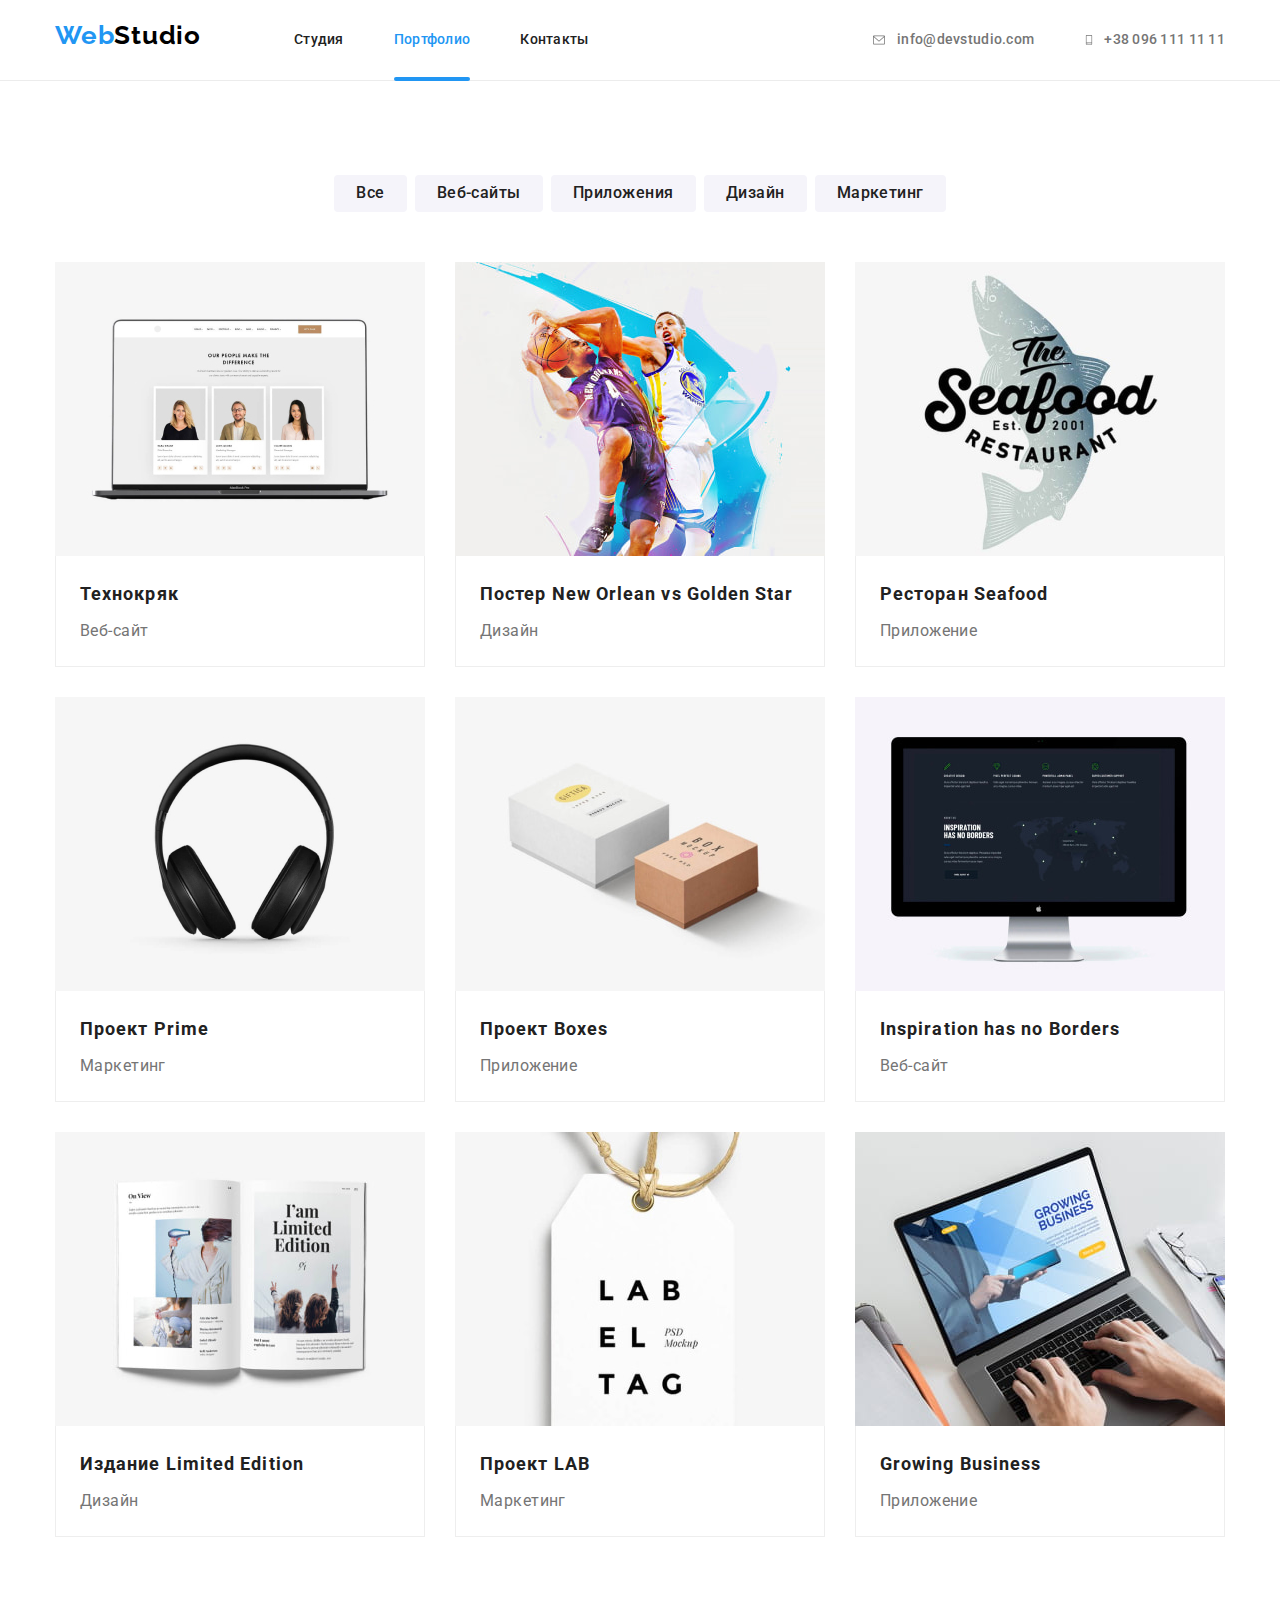
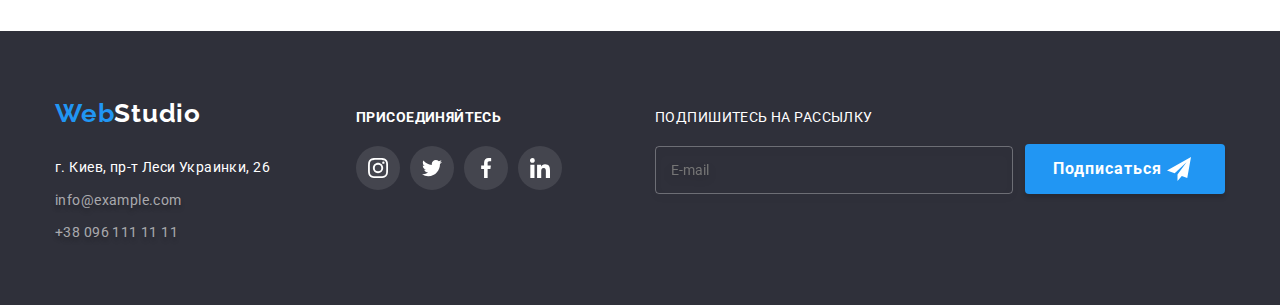
==== commit 049a3c76: "fix footer section + add icon" ====
--- a/portfolio.html
+++ b/portfolio.html
@@ -41,7 +41,7 @@
         <li class="item">
           <a class="link" href="mailto:info@devstudio.com">
             <svg class="cont-link-icon envelope" width="16" height="12">
-              <use href="./images/icons/symbol-defs.svg#icon-head-envelope"></use>
+              <use href="./images/icons/icons.svg#icon-head-envelope"></use>
             </svg>
             info@devstudio.com
           </a>
@@ -49,7 +49,7 @@
         <li class="item">
           <a class="link" href="tel:+380961111111">
             <svg class="cont-link-icon phone" width="10" height="16">
-              <use href="./images/icons/symbol-defs.svg#icon-head-phone" width="10" height="16"></use>
+              <use href="./images/icons/icons.svg#icon-head-phone" width="10" height="16"></use>
             </svg>
             +38 096 111 11 11
           </a>
@@ -279,33 +279,47 @@
           <li class="item">
             <a class="link" href="https://www.instagram.com/" target="blank" rel="noopener noreferrer">
               <svg class="social-icon" width="20" height="20">
-                <use href="./images/icons/symbol-defs.svg#icon-instagram"></use>
+                <use href="./images/icons/icons.svg#icon-instagram"></use>
               </svg>
             </a>
           </li>
           <li class="item">
             <a class="link" href="https://twitter.com/" target="blank" rel="noopener noreferrer">
               <svg class="social-icon">
-                <use href="./images/icons/symbol-defs.svg#icon-twitter"></use>
+                <use href="./images/icons/icons.svg#icon-twitter"></use>
               </svg>
             </a>
           </li>
           <li class="item">
             <a class="link" href="https://www.facebook.com/" target="blank" rel="noopener noreferrer">
               <svg class="social-icon">
-                <use href="./images/icons/symbol-defs.svg#icon-facebook"></use>
+                <use href="./images/icons/icons.svg#icon-facebook"></use>
               </svg>
             </a>
           </li>
           <li class="item">
             <a class="link" href="https://linkedin.com/" target="blank" rel="noopener noreferrer">
               <svg class="social-icon">
-                <use href="./images/icons/symbol-defs.svg#icon-linkedin"></use>
+                <use href="./images/icons/icons.svg#icon-linkedin"></use>
               </svg>
             </a>
           </li>
         </ul>
       </div>
+
+      <!-- Subscription section -->
+
+      <form class="form footer-form">
+        <label class="form-field">
+          <span class="label-title title">Подпишитесь на рассылку</span>
+          <input class="form-input" type="email" name="e-mail" placeholder="E-mail" />
+        </label>
+        <button class="footer-btn" type="submit">Подписаться
+          <svg class="footer-form-icon">
+            <use href="./images/icons/icons.svg#icon-send"></use>
+          </svg>
+        </button>
+      </form>
     </div>
   </footer>
 </body>
--- a/css/styles.css
+++ b/css/styles.css
@@ -348,6 +348,72 @@
   background-color: var(--accent-text-color);
 }
 
+/*!---- Subscription section ----*/
+
+.footer-form {
+  display: flex;
+  margin-left: auto;
+}
+
+.footer-form .form-field {
+  display: flex;
+  flex-direction: column;
+  margin-right: 12px;
+}
+
+.footer-form .form-input {
+  padding: 15px;
+  width: 358px;
+
+  background-color: transparent;
+  color: var(--primary-white-color);
+
+  border: 1px solid rgba(255, 255, 255, 0.3);
+  box-sizing: border-box;
+  filter: drop-shadow(0px 4px 4px rgba(0, 0, 0, 0.15));
+  border-radius: 4px;
+
+  cursor: pointer;
+}
+
+.footer-form .footer-btn {
+  display: inline-flex;
+  align-items: center;
+  margin-top: auto;
+}
+.footer-btn {
+  display: inline-block;
+  min-width: 200px;
+  padding: 10px 28px;
+
+  background-color: var(--accent-text-color);
+  color: var(--primary-white-color);
+
+  font-family: inherit;
+  font-weight: 700;
+  font-size: 16px;
+  line-height: 30px;
+  letter-spacing: 0.06em;
+
+  box-shadow: 0px 4px 4px rgba(0, 0, 0, 0.15);
+  border: none;
+  border-radius: 4px;
+
+  cursor: pointer;
+
+  transition: background-color 250ms cubic-bezier(0.4, 0, 0.2, 1);
+}
+
+.footer-btn:focus,
+.footer-btn:hover {
+  background-color: #188ce8;
+}
+.footer-form-icon {
+  margin: auto;
+  width: 24px;
+  height: 24px;
+}
+
 /*!----- Main section -----*/
 
 /*!---- Hero section -----*/
@@ -624,12 +690,13 @@
     transform 250ms cubic-bezier(0.4, 0, 0.2, 1);
 }
 
-.modal {
+.modal-form {
   position: absolute;
   top: 50%;
   left: 50%;
   transform: translate(-50%, -50%);
 
+  padding: 40px;
   min-width: 528px;
   min-height: 581px;
 
@@ -642,12 +709,134 @@
     transform 250ms cubic-bezier(0.4, 0, 0.2, 1);
 }
 
-.modal-btn {
+.modal-form .form-title {
+  margin-bottom: 12px;
+  text-align: center;
+
+  font-size: 20px;
+  line-height: 1.15;
+
+  color: var(--title-text-color);
+}
+
+.modal-form .modal-form-field {
+  position: relative;
+
+  display: flex;
+  flex-direction: column;
+}
+
+.modal-form .label-title {
+  margin-bottom: 4px;
+
+  font-size: 12px;
+  line-height: 1.17;
+}
+
+.modal-form .form-input {
+  margin-bottom: 10px;
+  padding: 11px 12px 11px 42px;
+
+  border: 1px solid rgba(33, 33, 33, 0.2);
+  box-sizing: border-box;
+  border-radius: 4px;
+
+  cursor: pointer;
+
+  transition: border 250ms cubic-bezier(0.4, 0, 0.2, 1);
+}
+
+.modal-form .form-textarea {
+  margin-bottom: 10px;
+  padding: 12px 16px;
+  min-height: 120px;
+
+  border: 1px solid rgba(33, 33, 33, 0.2);
+  box-sizing: border-box;
+  border-radius: 4px;
+
+  resize: none;
+  cursor: pointer;
+
+  transition: border 250ms cubic-bezier(0.4, 0, 0.2, 1);
+}
+
+.modal-form .checkbox-label {
+  position: relative;
+
+  flex-direction: row;
+  justify-content: center;
+  align-items: center;
+  margin-bottom: 30px;
+}
+
+.modal-form .label-title {
+  font-size: 14px;
+  line-height: 1.64;
+}
+
+.checkbox-label .link {
+  margin-left: 5px;
+
+  font-size: 14px;
+  line-height: 1.64;
+
+  color: var(--accent-text-color);
+  text-decoration: underline;
+}
+
+.checkbox-label .label-title {
+  margin-bottom: 0;
+}
+
+.checkbox-label .checkbox-icon {
+  margin-right: 7px;
+  width: 16px;
+  height: 15px;
+
+  border: 2px solid var(--primary-black-color);
+  border-radius: 2px;
+
+  opacity: 1;
+
+  transition: opacity 250ms cubic-bezier(0.4, 0, 0.2, 1);
+}
+.checked-icon {
+  position: absolute;
+
+  top: 0;
+  left: 0;
+  transform: translate(12px, 4px);
+  width: 16px;
+  height: 15px;
+
+  opacity: 0;
+
+  transition: opacity 250ms cubic-bezier(0.4, 0, 0.2, 1);
+}
+
+.form-checkbox:checked + .checkbox-icon {
+  opacity: 0;
+}
+
+.form-checkbox:checked ~ .checked-icon {
+  opacity: 1;
+}
+
+.modal-form .submit-btn {
+  display: block;
+  margin-left: auto;
+  margin-right: auto;
+}
+
+.modal-close-btn {
   position: absolute;
   top: 8px;
   right: 8px;
 
-  display: inline-flex;
+  display: flex;
+  justify-content: center;
+  align-items: center;
 
   width: 30px;
   height: 30px;
@@ -659,14 +848,76 @@
   cursor: pointer;
 }
 
-.modal-btn::before {
-  margin: auto;
-  content: '';
-  width: 11px;
-  height: 11px;
-
-  background-image: url(../images/icons/modal-btn.svg);
-  background-size: contain;
+.modal-form-field .icon {
+  position: absolute;
+  width: 18px;
+  height: 18px;
+  transform: translate(12px, 38px);
+
+  fill: var(--primary-black-color);
+
+  transition: fill 250ms cubic-bezier(0.4, 0, 0.2, 1);
+}
+
+.modal-form-field:focus-within .icon {
+  fill: var(--accent-text-color);
+}
+
+.modal-form-field:focus-within .form-input,
+.modal-form-field:focus-within .form-textarea {
+  border: 1px solid var(--accent-text-color);
+  outline: 0;
+}
+
+.modal-form-field:hover .icon {
+  fill: var(--accent-text-color);
+}
+
+.modal-form-field:hover .form-textarea,
+.modal-form-field:hover .form-input {
+  border: 1px solid var(--accent-text-color);
+}
+
+.modal-close-btn .icon {
+  width: 18px;
+  height: 18px;
+
+  fill: var(--primary-black-color);
+
+  transition: fill 250ms cubic-bezier(0.4, 0, 0.2, 1);
+}
+
+.modal-close-btn:hover .icon,
+.modal-close-btn:focus .icon {
+  fill: 250ms cubic-bezier(0.4, 0, 0.2, 1);
+}
+
+.submit-btn {
+  display: inline-block;
+  min-width: 200px;
+  padding: 10px 28px;
+
+  background-color: var(--accent-text-color);
+  color: var(--primary-white-color);
+
+  font-family: inherit;
+  font-weight: 700;
+  font-size: 16px;
+  line-height: 30px;
+  letter-spacing: 0.06em;
+
+  box-shadow: 0px 4px 4px rgba(0, 0, 0, 0.15);
+  border: none;
+  border-radius: 4px;
+
+  cursor: pointer;
+
+  transition: background-color var(--animation);
+}
+
+.submit-btn:focus,
+.submit-btn:hover {
+  background-color: #188ce8;
 }
 
 /*!----- Portfolio page -----*/
